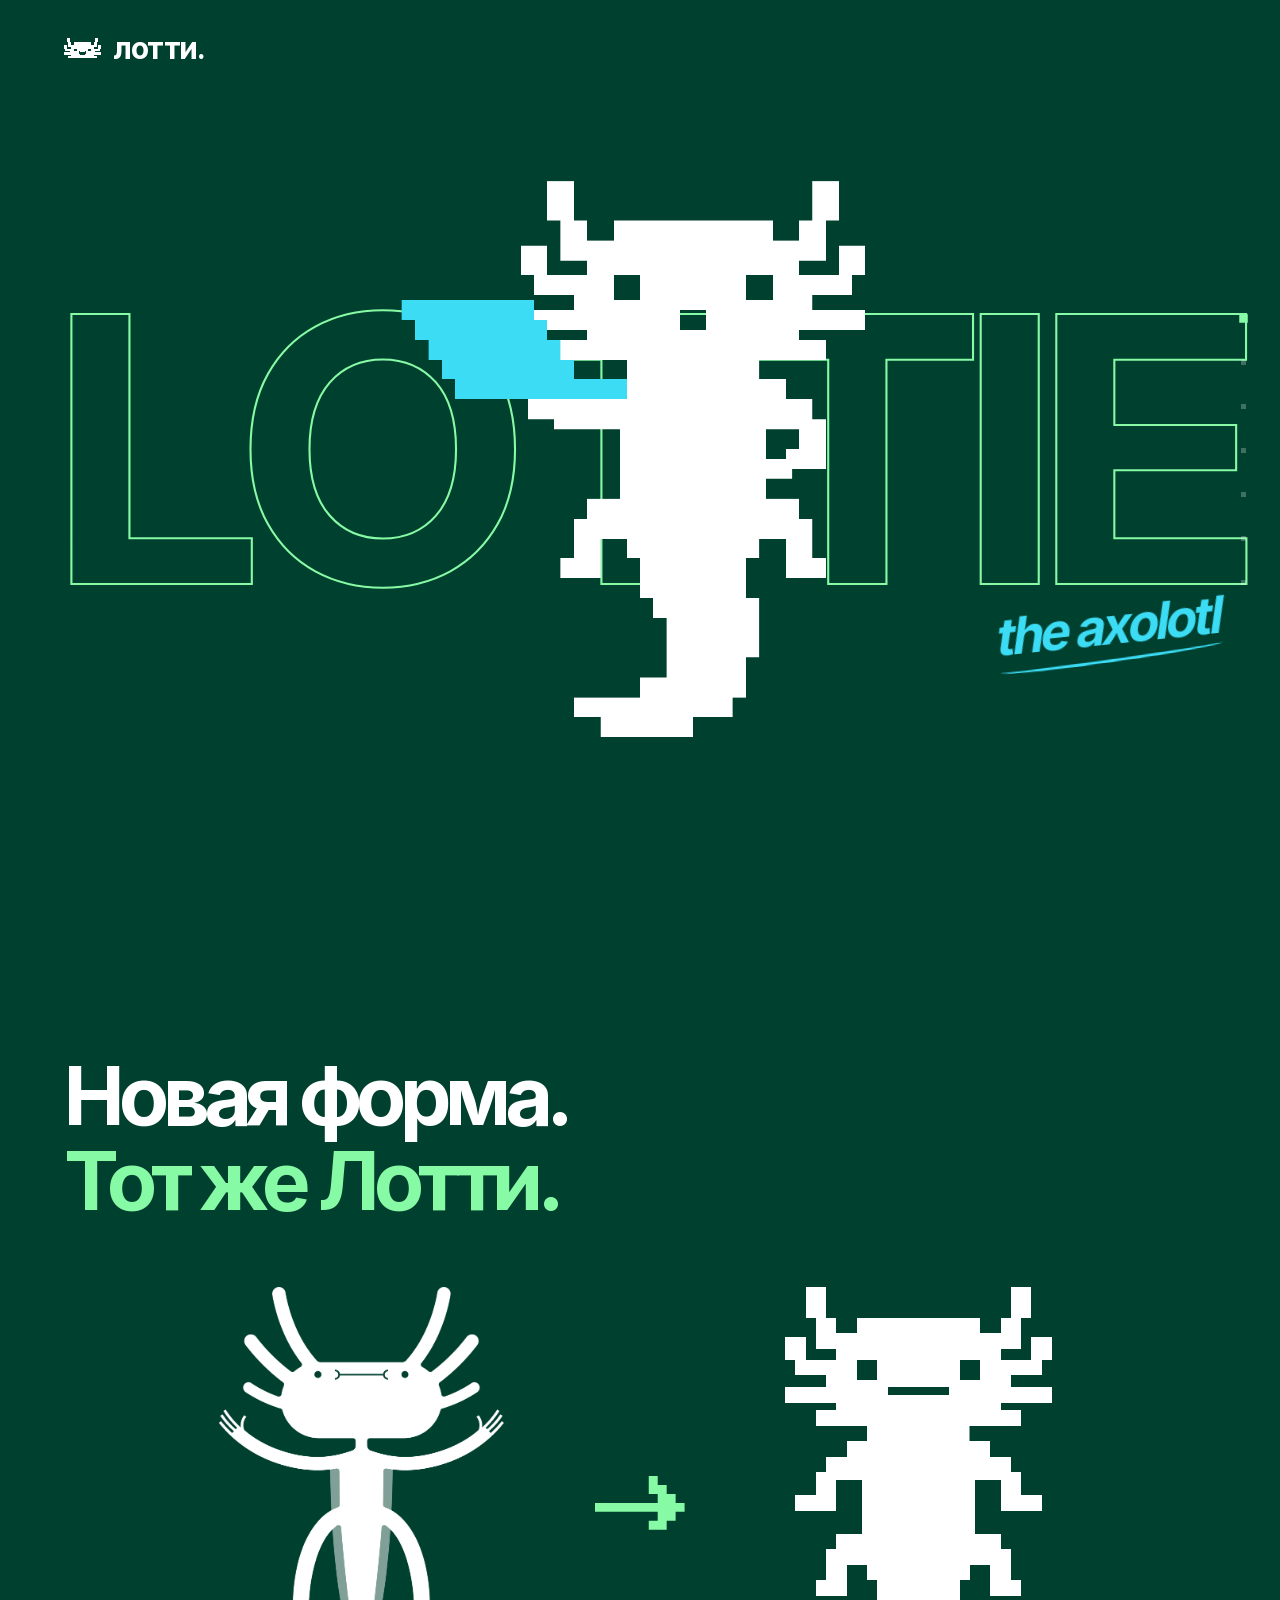
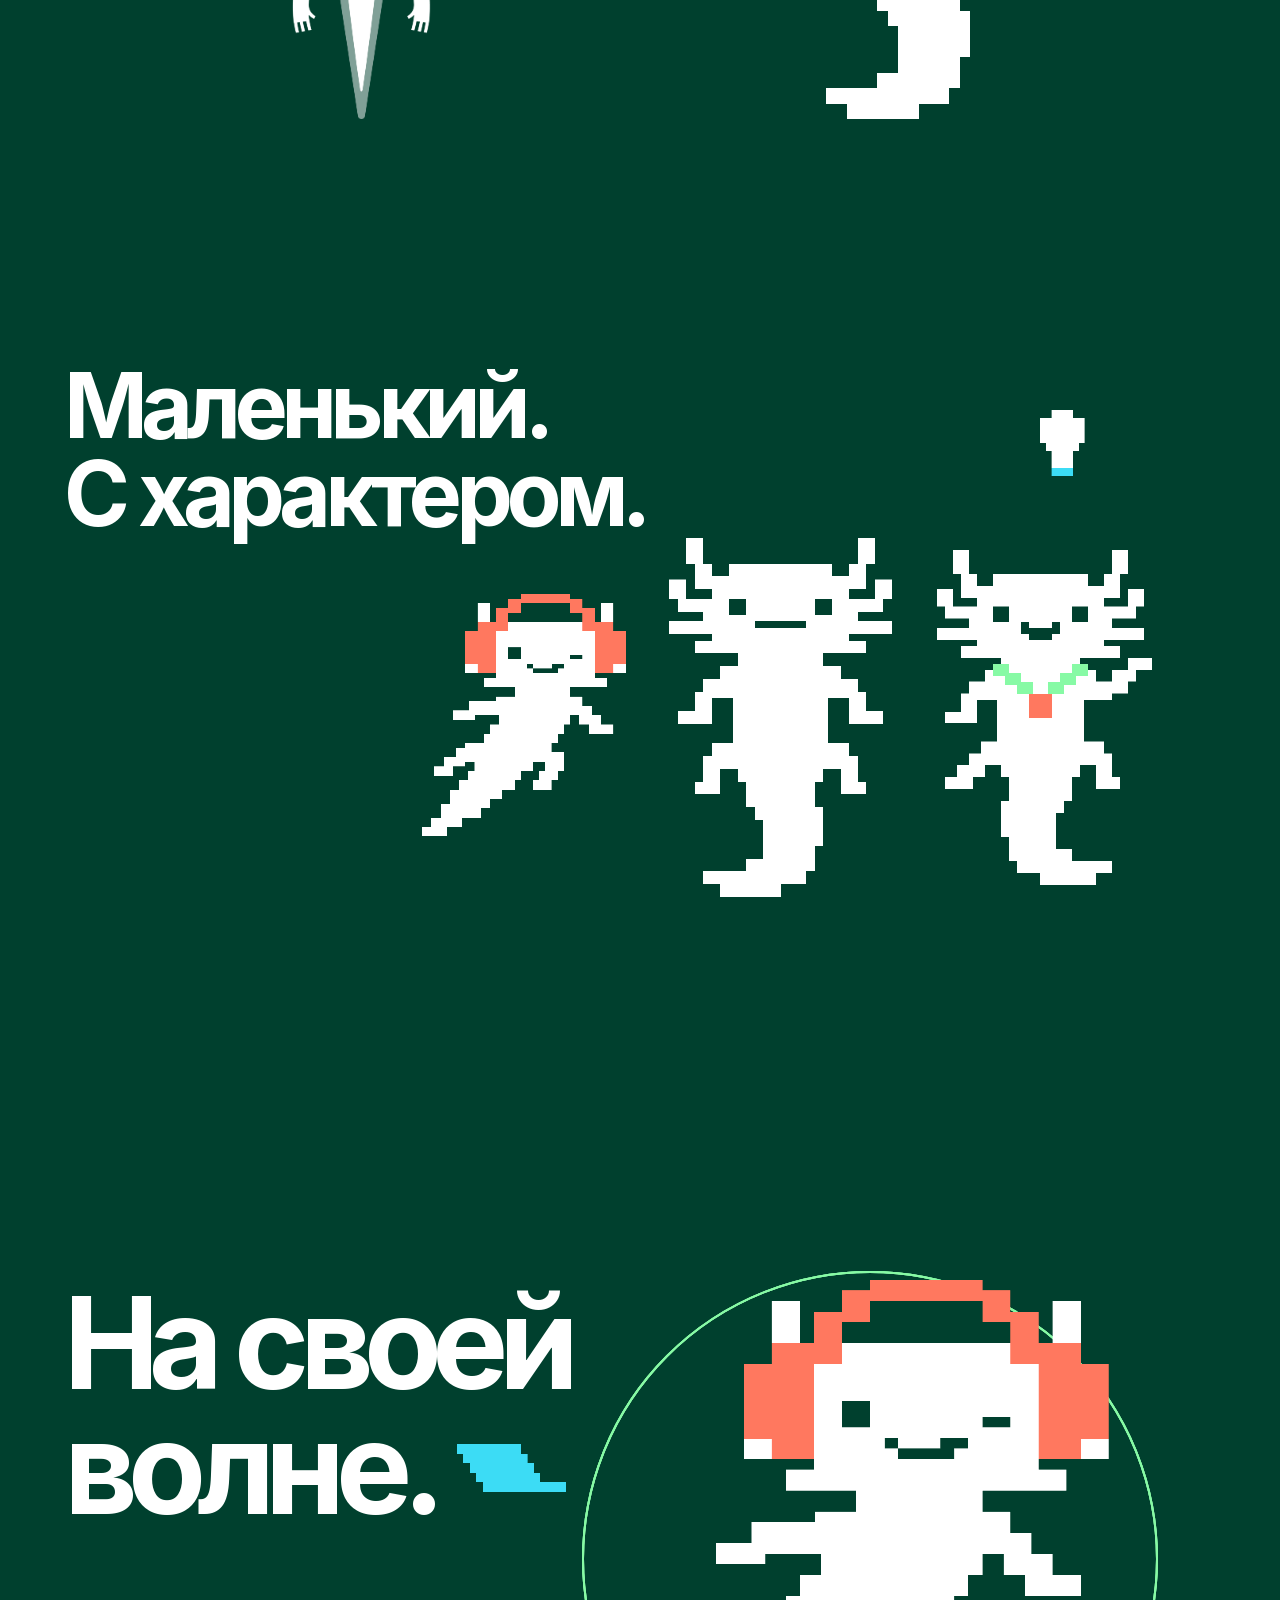
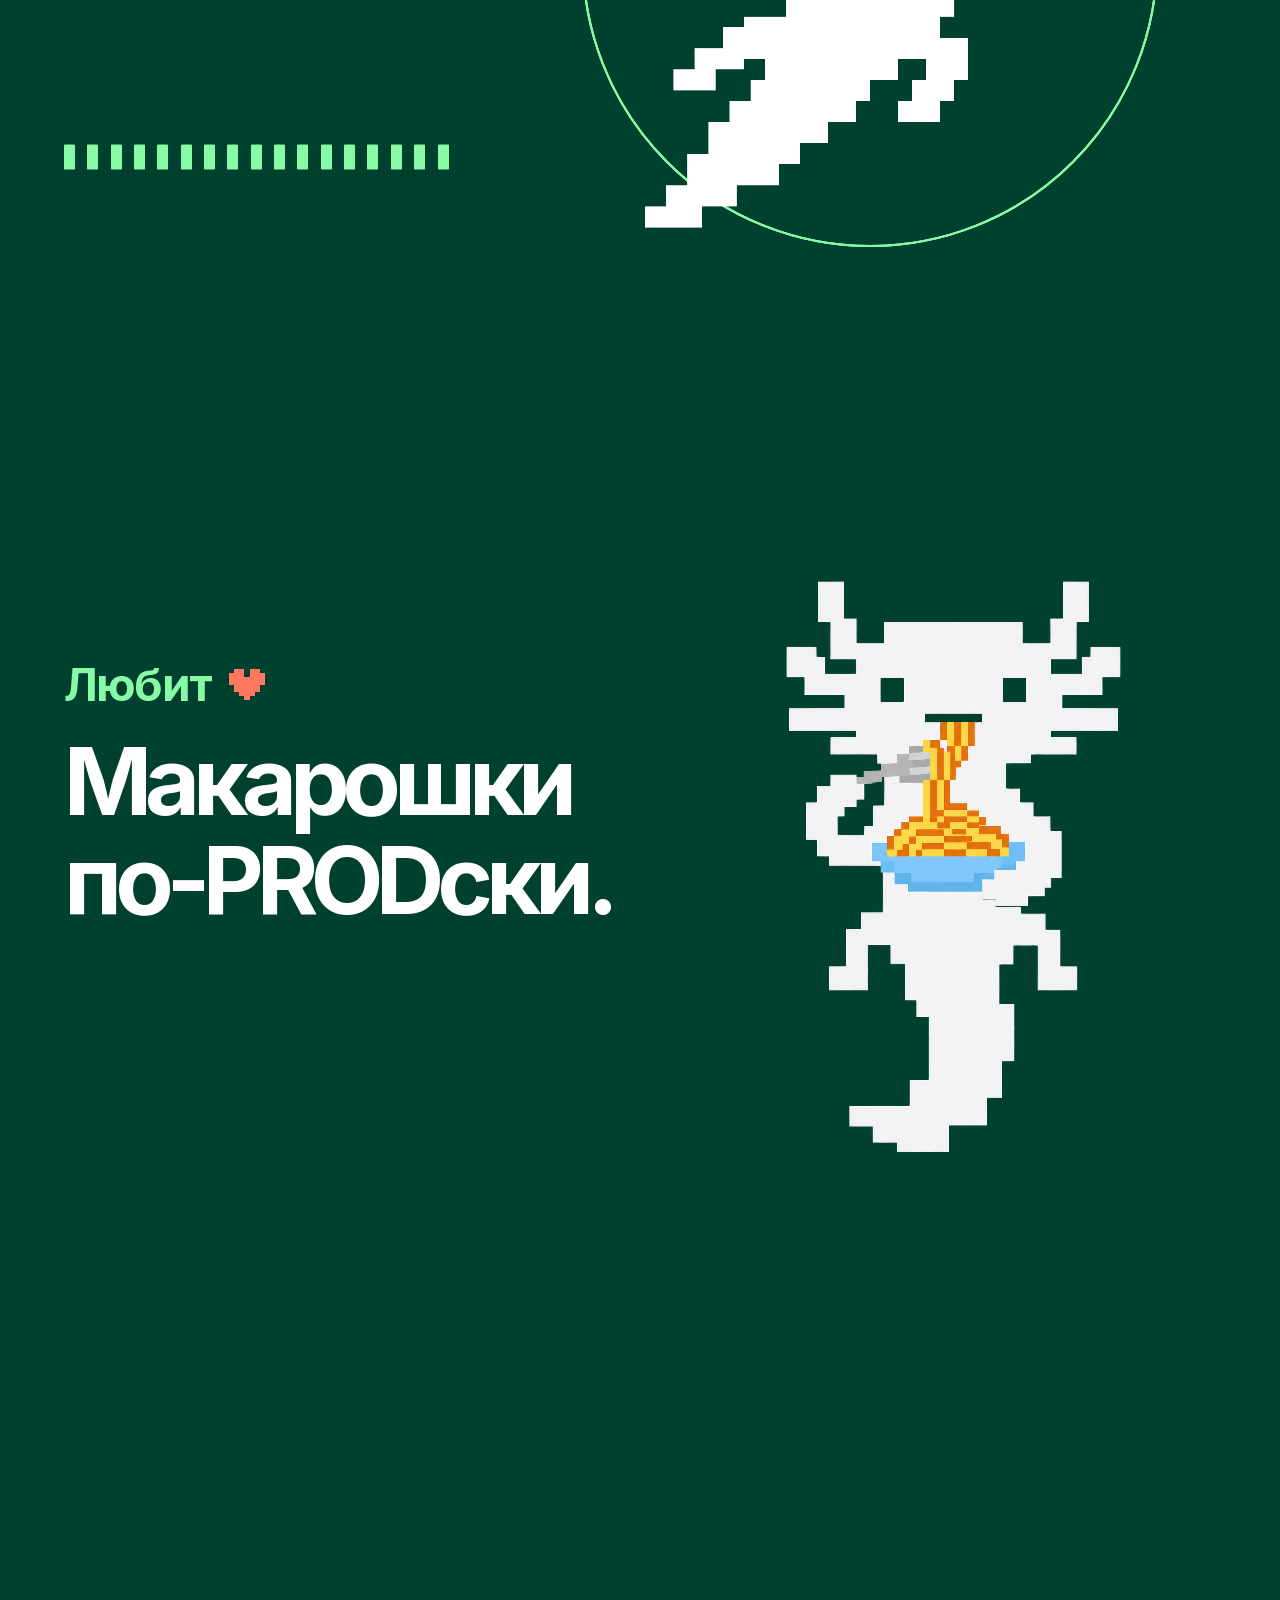
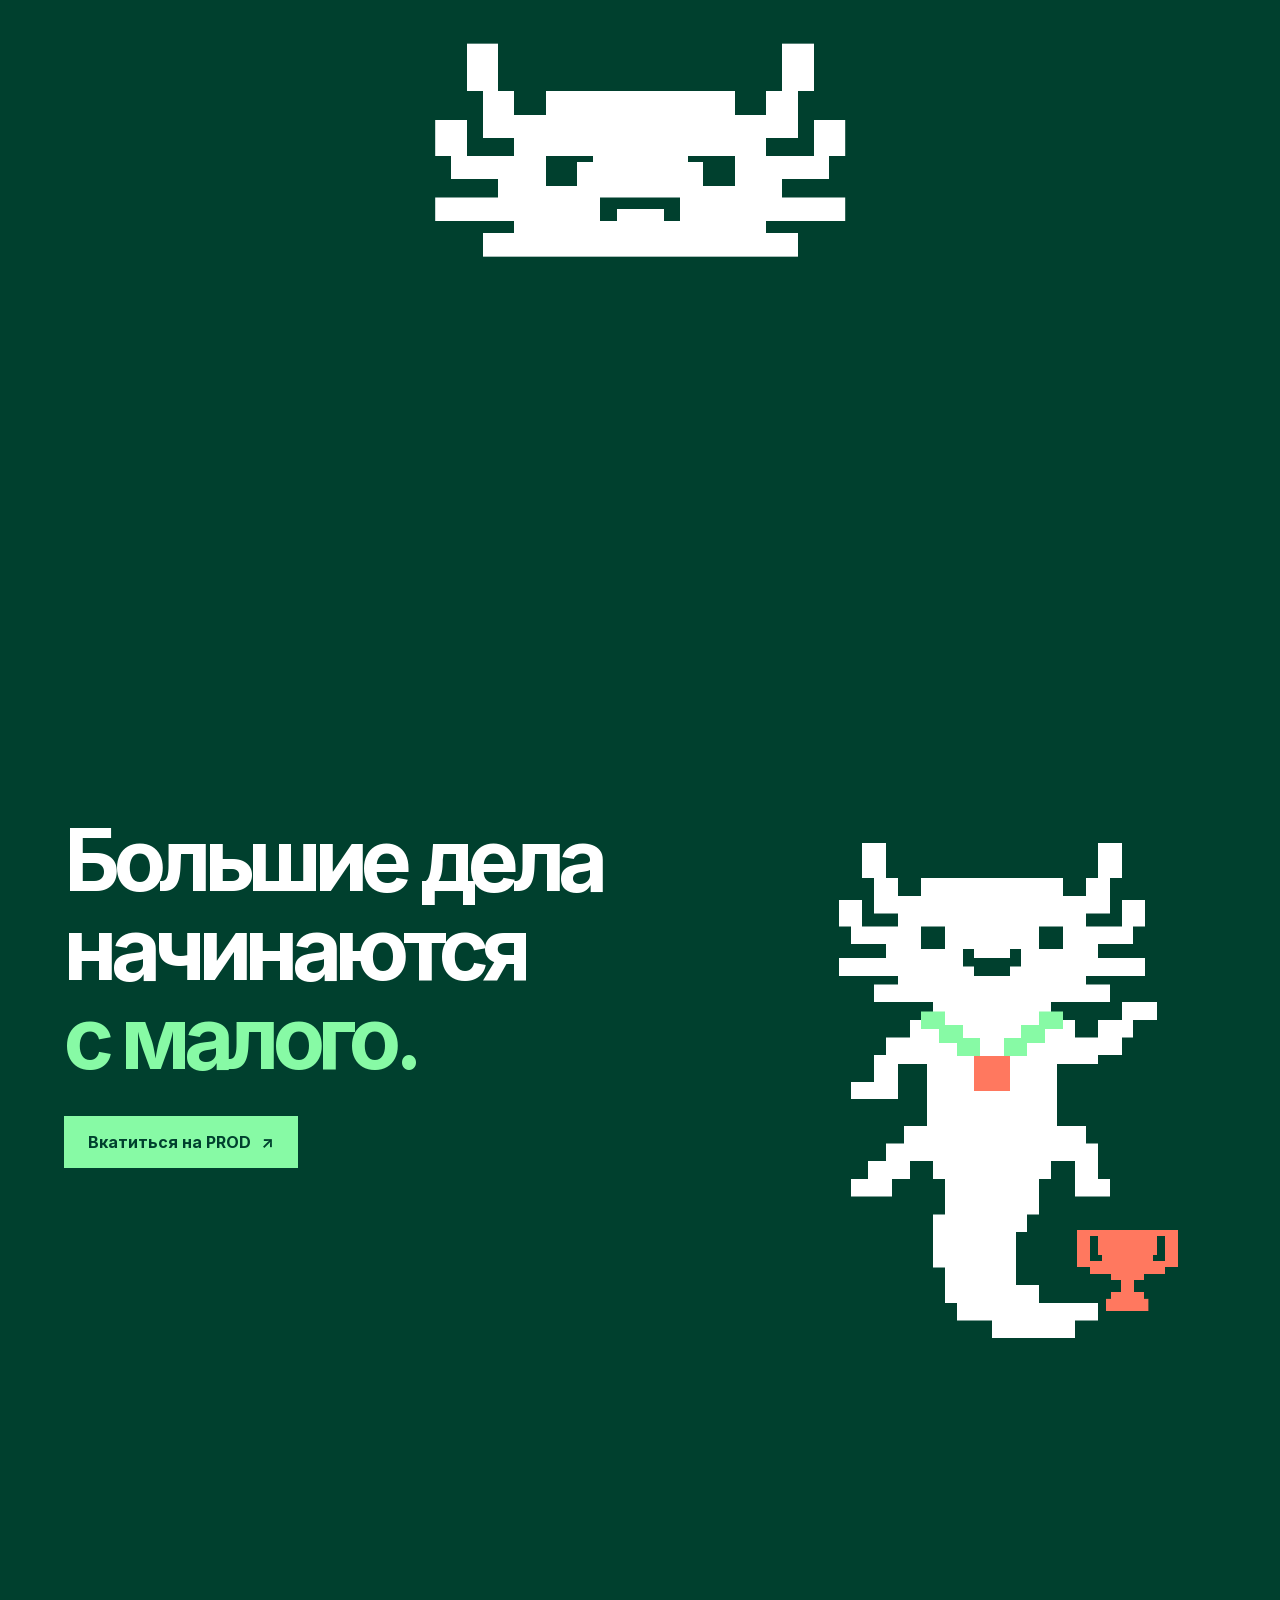
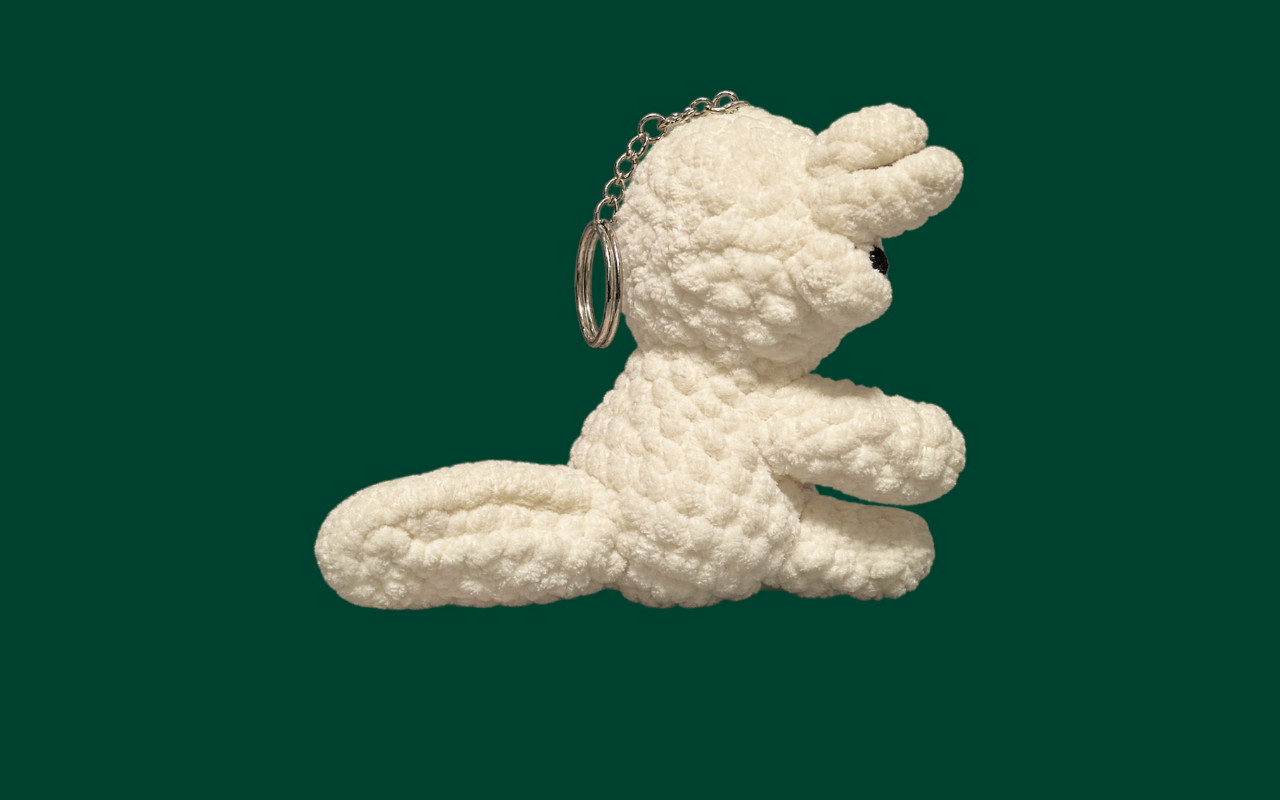
==== index.html @ 2add04c3 "first commit" ====
<!doctype html>
<html lang="ru" data-type="software">
<head>
  <meta charset="utf-8">
  <meta name="viewport" content="width=device-width, initial-scale=1">
  <meta name="theme-color" content="#00402E">
  <meta name="description" content="Знакомься, Лотти. Маленький аксолотль, большой характер и целая орбита эмоций.">
  <meta name="page-type" content="software"><meta name="site-kind" content="software">
  <meta property="og:title" content="Лотти. Весь спектр эмоций.">
  <meta property="og:description" content="История, характер и целая орбита эмоций любопытного аксолотля.">
  <meta property="og:type" content="website"><meta property="og:image" content="images/lotti_02.png">
  <title>Лотти.</title>
  <link rel="icon" href="images/favicon.svg" type="image/svg+xml" sizes="any">
  <link rel="preload" href="fonts/Inter-Bold.woff2" as="font" type="font/woff2" crossorigin>
  <link rel="stylesheet" href="style.css"><script src="script.js" defer></script>
</head>
<body>
  <a class="skip-link" href="#hello">К содержанию</a>
  <header class="site-header">
    <a class="wordmark" href="#hello" aria-label="Лотти — в начало"><img src="images/emoji_07.png" width="1300" height="675" alt="">лотти.</a>
  </header>
  <main id="main">
    <section class="slide hello is-active" id="hello" aria-labelledby="hello-title">
      <div class="hero-type"><h1 id="hello-title" tabindex="-1" aria-label="LOTTIE"><span aria-hidden="true" style="--letter:0">L</span><span aria-hidden="true" style="--letter:1">O</span><span aria-hidden="true" style="--letter:2">T</span><span aria-hidden="true" style="--letter:3">T</span><span aria-hidden="true" style="--letter:4">I</span><span aria-hidden="true" style="--letter:5">E</span></h1></div>
      <div class="hero-art"><img class="sprite" src="images/lotti_02.png" width="1253" height="1514" alt="Лотти машет голубым флажком"></div>
      <p class="hero-caption" lang="en">the axolotl</p>
    </section>
    <section class="slide evolution" id="evolution" aria-labelledby="evolution-title">
      <h2 id="evolution-title">Новая форма.<br><span>Тот же Лотти.</span></h2>
      <div class="evolution-stage">
        <img class="evolution-old" src="images/lottie_old.png" width="1435" height="2174" alt="Старый Лотти — белый аксолотль с плавными линиями">
        <svg class="evolution-arrow" viewBox="0 0 80 48" aria-hidden="true" focusable="false"><path fill="currentColor" d="M48 0h8v8h8v8h8v8h8v8h-8v8h-8v8H48v-8h8v-8H0v-8h56v-8h-8z"/></svg>
        <img class="evolution-new sprite" src="images/lotti_01.png" width="780" height="1260" alt="Новый Лотти — белый аксолотль в пиксельном стиле">
      </div>
    </section>
    <section class="slide character" id="character" aria-labelledby="character-title">
      <h2 id="character-title">Маленький.<br>С характером.</h2>
      <img class="pixel-object character-bulb" src="images/pixel-bulb.png" width="957" height="820" alt="" aria-hidden="true">
      <div class="character-cast">
        <div class="cast-member"><img class="sprite" src="images/lotti_03.png" width="1251" height="1383" alt="Лотти в наушниках"></div>
        <div class="cast-member"><img class="sprite" src="images/lotti_01.png" width="780" height="1260" alt="Добродушный Лотти"></div>
        <div class="cast-member"><img class="sprite" src="images/lotti_04.png" width="840" height="1305" alt="Лотти с медалью"></div>
      </div>
    </section>
    <section class="slide rhythm" id="puzzle" aria-labelledby="rhythm-title">
      <h2 id="rhythm-title">На своей<br><span class="rhythm-title-line">волне. <img class="pixel-object rhythm-note" src="images/pixel-lightning.png" width="1859" height="820" alt="" aria-hidden="true"></span></h2>
      <div class="sound-rings" aria-hidden="true"><span></span><span></span><span></span></div>
      <div class="rhythm-art"><img class="sprite" src="images/lotti_03.png" width="1251" height="1383" alt="Лотти в наушниках покачивается в ритм"></div>
      <div class="equalizer" aria-hidden="true"><i style="--beat:0"></i><i style="--beat:1"></i><i style="--beat:2"></i><i style="--beat:3"></i><i style="--beat:4"></i><i style="--beat:5"></i><i style="--beat:6"></i><i style="--beat:7"></i><i style="--beat:8"></i><i style="--beat:9"></i><i style="--beat:10"></i><i style="--beat:11"></i><i style="--beat:12"></i><i style="--beat:13"></i><i style="--beat:14"></i><i style="--beat:15"></i><i style="--beat:16"></i></div>
    </section>
    <section class="slide pasta" id="pasta" aria-labelledby="pasta-title">
      <h2 id="pasta-title"><span>Любит <img class="pixel-object pasta-heart" src="images/pixel-heart.png" width="957" height="820" alt="" aria-hidden="true"></span>Макарошки<br>по-PRODски.</h2>
      <div class="pasta-scene">
        <img class="pasta-mascot sprite" src="images/lottie_05.png" width="1086" height="1448" alt="Лотти ест любимые макарошки">
      </div>
    </section>
    <section class="slide moods" id="moods" aria-labelledby="moods-title">
      <div class="emotion-universe" id="emotion-universe">
        <div class="orbit-guide" aria-hidden="true"></div>
        <div class="emotion-orbit" aria-hidden="true">
          <div class="orbit-slot" style="--angle:0deg;--order:0"><div class="orbit-position"><div class="orbit-upright"><img src="images/emoji_01.png" width="1300" height="675" alt=""></div></div></div>
          <div class="orbit-slot" style="--angle:30deg;--order:1"><div class="orbit-position"><div class="orbit-upright"><img src="images/emoji_02.png" width="1300" height="675" alt=""></div></div></div>
          <div class="orbit-slot" style="--angle:60deg;--order:2"><div class="orbit-position"><div class="orbit-upright"><img src="images/emoji_03.png" width="1300" height="675" alt=""></div></div></div>
          <div class="orbit-slot" style="--angle:90deg;--order:3"><div class="orbit-position"><div class="orbit-upright"><img src="images/emoji_04.png" width="1300" height="675" alt=""></div></div></div>
          <div class="orbit-slot" style="--angle:120deg;--order:4"><div class="orbit-position"><div class="orbit-upright"><img src="images/emoji_05.png" width="1300" height="675" alt=""></div></div></div>
          <div class="orbit-slot" style="--angle:150deg;--order:5"><div class="orbit-position"><div class="orbit-upright"><img src="images/emoji_06.png" width="1300" height="675" alt=""></div></div></div>
          <div class="orbit-slot" style="--angle:180deg;--order:6"><div class="orbit-position"><div class="orbit-upright"><img src="images/emoji_07.png" width="1300" height="675" alt=""></div></div></div>
          <div class="orbit-slot" style="--angle:210deg;--order:7"><div class="orbit-position"><div class="orbit-upright"><img src="images/emoji_08.png" width="1300" height="675" alt=""></div></div></div>
          <div class="orbit-slot" style="--angle:240deg;--order:8"><div class="orbit-position"><div class="orbit-upright"><img src="images/emoji_09.png" width="1300" height="675" alt=""></div></div></div>
          <div class="orbit-slot" style="--angle:270deg;--order:9"><div class="orbit-position"><div class="orbit-upright"><img src="images/emoji_10.png" width="1300" height="675" alt=""></div></div></div>
          <div class="orbit-slot" style="--angle:300deg;--order:10"><div class="orbit-position"><div class="orbit-upright"><img src="images/emoji_11.png" width="1300" height="675" alt=""></div></div></div>
          <div class="orbit-slot" style="--angle:330deg;--order:11"><div class="orbit-position"><div class="orbit-upright"><img src="images/emoji_12.png" width="1300" height="675" alt=""></div></div></div>
        </div>
        <img class="emotion-central sprite" id="emotion-central" src="images/emoji_01.png" width="1300" height="675" alt="Двенадцать выражений Лотти сменяются и собираются в круг">
        <div class="emotion-title">
          <h2 id="moods-title">Чувствовать.<br>Всё.</h2>
          <div class="mood-memory"><div class="mood-memory-date"><img class="pixel-object" src="images/pixel-clock.png" width="957" height="820" alt=""><time datetime="2025-11-23">23.11.2025</time></div><p>Москва, ЦУ</p></div>
        </div>
      </div>

      <noscript><style>.emotion-central{display:none}.emotion-title{opacity:1}.orbit-position{transform:translate(-50%,-50%) translateX(var(--radius)) scale(1);opacity:1}.emotion-orbit,.orbit-upright{animation:none}</style></noscript>
    </section>
    <section class="slide finale" id="curiosity" aria-labelledby="finale-title">
      <div class="finale-copy">
        <h2 id="finale-title">Большие дела<br>начинаются<br><span>с малого.</span></h2>
        <a class="prod-button" href="https://prodcontest.com" target="_blank" rel="noopener noreferrer">Вкатиться на PROD <span aria-hidden="true">↗</span></a>
      </div>
      <div class="finale-art"><img class="sprite" src="images/lotti_04.png" width="840" height="1305" alt="Лотти готов к новым открытиям"><img class="trophy sprite" src="images/pixel-trophy.png" width="1012" height="820" alt="Пиксельный кубок"></div>
    </section>
    <section class="slide spin-slide" id="spin" aria-label="Лотти вращается" tabindex="-1">
      <img src="images/lottie_spin.webp" width="1024" height="1024" alt="Вращающийся плюшевый Лотти">
    </section>
  </main>

  <nav class="chapter-nav" aria-label="Слайды"><a href="#hello" aria-label="Знакомство" aria-current="location"><span></span></a><a href="#evolution" aria-label="Из старого Лотти в пиксельного"><span></span></a><a href="#character" aria-label="Характер"><span></span></a><a href="#puzzle" aria-label="На своей волне"><span></span></a><a href="#pasta" aria-label="Макарошки по-PRODски"><span></span></a><a href="#moods" aria-label="Чувствовать всё — 23.11.2025, Москва, ЦУ"><span></span></a><a href="#curiosity" aria-label="Большие дела"><span></span></a></nav>
</body>
</html>
---- style.css ----
@font-face {
  font-family:Inter;
  src:url('fonts/Inter-Regular.woff2') format('woff2');
  font-weight:400;
  font-display:swap
}
@font-face {
  font-family:Inter;
  src:url('fonts/Inter-Bold.woff2') format('woff2');
  font-weight:700;
  font-display:swap
}
:root {
  --green:#00402e;
  --mint:#87faa5;
  --cyan:#3cdcf5;
  --coral:#ff785f;
  --white:#fff;
  --ink:#111;
  --muted:#b5cec3;
  --edge:clamp(24px,5vw,80px);
  --ease:cubic-bezier(.22,.8,.22,1)
}
* {
  box-sizing:border-box
}
html {
  scroll-snap-type:y mandatory;
  scrollbar-width:none
}
html::-webkit-scrollbar {
  display:none
}
body {
  margin:0;
  background:var(--green);
  color:var(--white);
  font-family:Inter,Arial,sans-serif;
  -webkit-font-smoothing:antialiased
}
.deck-ready {
  overflow:hidden
}
a {
  color:inherit;
  text-decoration:none
}
button {
  font:inherit;
  color:inherit;
  cursor:pointer
}
button:disabled {
  cursor:default
}
a,button {
  touch-action:manipulation;
  -webkit-tap-highlight-color:transparent
}
a:focus-visible,button:focus-visible {
  outline:3px solid var(--cyan);
  outline-offset:5px
}
h1,h2,p {
  margin:0
}
h1,h2 {
  font-weight:700;
  letter-spacing:-.075em;
  line-height:.98
}
img {
  display:block;
  max-width:100%;
  height:auto
}
.sprite,.orbit-slot img,.wordmark img {
  image-rendering:pixelated
}
::selection {
  background:var(--mint);
  color:var(--ink)
}
.skip-link {
  position:fixed;
  top:-100px;
  left:24px;
  z-index:100;
  background:var(--mint);
  color:var(--ink);
  padding:16px
}
.skip-link:focus {
  top:16px
}
.site-header {
  position:fixed;
  inset:0 0 auto;
  height:96px;
  display:flex;
  align-items:center;
  justify-content:space-between;
  padding:0 var(--edge);
  z-index:20;
  pointer-events:none
}
.site-header a {
  pointer-events:auto
}
.wordmark {
  display:flex;
  align-items:center;
  gap:12px;
  font-size:30px;
  letter-spacing:-1.5px;
  font-weight:700;
  min-height:44px
}
.wordmark img {
  width:37px
}
.header-link {
  font-size:12px;
  display:flex;
  align-items:center;
  gap:22px;
  min-height:44px
}
.header-link span {
  font-size:23px;
  color:var(--mint)
}
.slide {
  height:100svh;
  min-height:520px;
  position:relative;
  overflow:hidden;
  scroll-snap-align:start;
  scroll-snap-stop:always;
  padding:110px var(--edge) 100px;
  isolation:isolate
}
.deck-ready .slide {
  height:100dvh;
  min-height:0
}
.hero-type {
  position:absolute;
  left:var(--edge);
  top:50%;
  transform:translateY(-50%);
  z-index:2
}
.hero-type h1 {
  font-size:clamp(90px,13.8vw,220px)
}
.hero-type p {
  font-size:14px;
  margin-top:30px;
  color:var(--muted);
  letter-spacing:-.015em
}
.hero-art {
  position:absolute;
  right:9%;
  top:19%;
  height:65%;
  width:37%;
  z-index:1
}
.hero-art>.sprite {
  height:100%;
  width:100%;
  object-fit:contain
}
.pixel-cross {
  width:30px;
  height:30px;
  position:absolute;
  background:var(--mint);
  clip-path:polygon(38% 0,62% 0,62% 38%,100% 38%,100% 62%,62% 62%,62% 100%,38% 100%,38% 62%,0 62%,0 38%,38% 38%)
}
.cross-a {
  left:-7%;
  top:15%
}
.cross-b {
  right:-7%;
  bottom:20%;
  background:var(--coral);
  width:18px;
  height:18px
}
.slide-cta {
  position:absolute;
  left:var(--edge);
  bottom:130px;
  display:inline-flex;
  align-items:center;
  gap:35px;
  min-height:48px;
  font-size:13px;
  border-bottom:1px solid #ffffff60;
  transition:color .2s,border-color .2s
}
.slide-cta span {
  font-size:23px
}
.slide-cta:hover {
  color:var(--mint);
  border-color:var(--mint)
}
.chapter-nav {
  position:fixed;
  right:15px;
  top:50%;
  transform:translateY(-50%);
  z-index:20
}
.chapter-nav a {
  width:44px;
  height:40px;
  display:grid;
  place-items:center
}
.chapter-nav span {
  width:5px;
  height:5px;
  background:#ffffff40;
  transition:transform .3s,background .3s
}
.chapter-nav a[aria-current] span {
  background:var(--mint);
  transform:scale(1.7)
}
.chapter-nav a:hover span {
  background:white
}
.deck-footer {
  position:fixed;
  inset:auto var(--edge) 24px;
  z-index:20;
  display:flex;
  align-items:center;
  justify-content:space-between;
  pointer-events:none;
  font-size:11px
}
.scroll-hint {
  color:var(--muted);
  display:flex;
  gap:26px;
  align-items:center
}
.scroll-hint>span {
  font-size:20px;
  color:white
}
.chapter-count {
  position:absolute;
  left:50%;
  transform:translateX(-50%);
  display:flex;
  gap:14px;
  align-items:center;
  color:var(--muted);
  font-variant-numeric:tabular-nums
}
.chapter-count>span:first-child {
  color:white
}
.count-rule {
  width:46px;
  height:1px;
  background:#ffffff40
}
.slide-arrows {
  display:flex;
  gap:8px;
  pointer-events:auto
}
.slide-arrows button {
  width:44px;
  height:44px;
  border:1px solid #ffffff40;
  background:var(--green);
  font-size:22px;
  transition:background .2s,color .2s,transform .2s
}
.slide-arrows button:hover:enabled {
  background:var(--mint);
  color:var(--ink)
}
button:active:enabled {
  transform:scale(.96)
}
.slide-arrows button:disabled {
  opacity:.25
}
.deck-progress {
  position:fixed;
  bottom:0;
  left:0;
  right:0;
  height:2px;
  background:#ffffff12;
  z-index:30
}
.deck-progress span {
  display:block;
  height:100%;
  background:var(--mint);
  width:20%;
  transition:width .8s var(--ease)
}
.character>h2 {
  font-size:clamp(48px,6.5vw,105px);
  position:relative;
  z-index:2
}
.character-cast {
  position:absolute;
  left:25%;
  right:10%;
  top:37%;
  bottom:17%;
  display:grid;
  grid-template-columns:1fr 1fr 1fr;
  gap:5%
}
.cast-member {
  position:relative;
  display:flex;
  flex-direction:column;
  align-items:center;
  justify-content:flex-end;
  gap:24px
}
.cast-member img {
  width:100%;
  height:85%;
  object-fit:contain;
  transition:transform .6s var(--ease)
}
.cast-member:nth-child(2) {
  padding-bottom:7%
}
.cast-member span {
  font-size:13px;
  color:var(--muted)
}
.cast-member:hover img {
  transform:translateY(-10px)
}
.puzzle-intro {
  position:absolute;
  left:var(--edge);
  top:22%
}
.puzzle-intro h2 {
  font-size:clamp(70px,10vw,160px)
}
.puzzle-intro p {
  color:var(--muted);
  font-size:14px;
  margin-top:25px
}
.puzzle-game {
  position:absolute;
  right:12%;
  width:44%;
  top:40%;
  transform:translateY(-15%)
}
.sequence {
  display:flex;
  gap:clamp(12px,2vw,40px);
  justify-content:space-between;
  align-items:center;
  font-size:clamp(44px,6vw,96px);
  font-weight:700;
  letter-spacing:-.07em
}
.question {
  color:var(--cyan)
}
.answers {
  display:flex;
  gap:12px;
  margin-top:40px
}
.answers button {
  flex:1;
  height:64px;
  background:transparent;
  border:1px solid #ffffff50;
  font-size:22px;
  transition:background .2s,color .2s,transform .2s
}
.answers button:hover,.answers button[aria-pressed=true] {
  background:var(--cyan);
  border-color:var(--cyan);
  color:var(--ink)
}
.answers button.correct {
  background:var(--mint);
  border-color:var(--mint)
}
.feedback {
  height:48px;
  font-size:12px;
  color:var(--muted);
  line-height:1.6;
  margin-top:24px;
  max-width:360px
}
.puzzle-face {
  position:absolute;
  width:140px;
  height:100px;
  object-fit:contain;
  left:var(--edge);
  bottom:18%
}
.moods {
  padding:0;
  --radius:min(34vw,35vh);
  --head:clamp(64px,9vw,142px)
}
.emotion-universe {
  position:absolute;
  inset:0
}
.emotion-central {
  position:absolute;
  left:50%;
  top:50%;
  width:clamp(200px,32vw,480px);
  height:auto;
  transform:translate(-50%,-50%);
  z-index:3;
  transition:opacity .35s,scale .7s var(--ease);
  scale:1
}
.emotion-title {
  position:absolute;
  inset:0;
  display:flex;
  align-items:center;
  justify-content:center;
  flex-direction:column;
  text-align:center;
  opacity:0;
  transform:scale(.92);
  transition:opacity .7s .25s,transform 1s var(--ease);
  pointer-events:none;
  z-index:2
}
.emotion-title h2 {
  font-size:clamp(54px,7.5vw,116px);
  letter-spacing:-.07em
}
.emotion-title p {
  font-size:12px;
  color:var(--muted);
  max-width:240px;
  line-height:1.6;
  margin-top:24px
}
.emotion-orbit {
  position:absolute;
  inset:0;
  animation:orbit 70s linear infinite;
  animation-play-state:paused
}
.orbit-slot {
  position:absolute;
  left:50%;
  top:50%;
  width:0;
  height:0;
  transform:rotate(var(--angle))
}
.orbit-position {
  position:absolute;
  left:0;
  top:0;
  width:var(--head);
  height:calc(var(--head)*.52);
  transform:translate(-50%,-50%) translateX(0) scale(.3);
  opacity:0;
  transition:transform 1.1s var(--ease),opacity .5s;
  transition-delay:calc(var(--order)*25ms)
}
.orbit-upright {
  height:100%;
  display:flex;
  align-items:center;
  justify-content:center;
  rotate:calc(-1*var(--angle));
  animation:counter-orbit 70s linear infinite;
  animation-play-state:paused
}
.orbit-slot img {
  width:100%;
  height:100%;
  object-fit:contain;
  transition:opacity .25s,scale .4s var(--ease)
}
.orbit-guide {
  position:absolute;
  left:50%;
  top:50%;
  width:calc(var(--radius)*2);
  height:calc(var(--radius)*2);
  border:1px solid #ffffff0c;
  border-radius:50%;
  transform:translate(-50%,-50%);
  opacity:0;
  transition:opacity 1s
}
.moods.is-orbit .emotion-central {
  opacity:0;
  scale:.7;
  pointer-events:none
}
.moods.is-orbit .emotion-title {
  opacity:1;
  transform:scale(1)
}
.moods.is-orbit .orbit-position {
  transform:translate(-50%,-50%) translateX(var(--radius)) scale(1);
  opacity:1
}
.moods.is-orbit .orbit-guide {
  opacity:1
}
.moods.is-orbit .emotion-orbit,.moods.is-orbit .orbit-upright {
  animation-play-state:running
}
.moods.is-paused .emotion-orbit,.moods.is-paused .orbit-upright {
  animation-play-state:paused
}
.moods:not(.is-active) .emotion-orbit,.moods:not(.is-active) .orbit-upright {
  animation-play-state:paused
}
.motion-toggle {
  position:absolute;
  right:var(--edge);
  bottom:100px;
  display:flex;
  align-items:center;
  gap:10px;
  background:transparent;
  border:0;
  color:var(--muted);
  min-height:44px;
  min-width:90px;
  padding:0;
  font-size:11px;
  z-index:5
}
.pause-icon {
  font-size:18px;
  color:white;
  min-width:16px
}
.motion-toggle:hover {
  color:white
}
.finale h2 {
  position:absolute;
  top:24%;
  left:var(--edge);
  font-size:clamp(65px,8.5vw,145px);
  z-index:2
}
.finale h2 span {
  display:block;
  color:var(--mint)
}
.finale-art {
  position:absolute;
  right:6%;
  bottom:12%;
  height:46%;
  width:28%
}
.finale-art>.sprite:first-child {
  height:100%;
  width:100%;
  object-fit:contain
}
.trophy {
  position:absolute;
  bottom:7%;
  right:0;
  width:27%
}
@keyframes orbit {
  to {
    transform:rotate(360deg)
  }
}
@keyframes counter-orbit {
  to {
    transform:rotate(-360deg)
  }
}
@keyframes arrival {
  from {
    opacity:0;
    transform:translateY(26px)
  }
  to {
    opacity:1;
    transform:translateY(0)
  }
}
@keyframes picture-arrival {
  from {
    scale:.94
  }
  to {
    scale:1
  }
}
.react {
  animation:picture-arrival .4s var(--ease)
}
@media(max-width:1024px) {
  .hero-art {
    right:8%;
    width:40%
  }
  .hero-type h1 {
    font-size:14vw
  }
  .character-cast {
    left:22%;
    right:9%;
    top:37%
  }
  .moods {
    --head:clamp(65px,10vw,120px);
    --radius:min(34vw,33vh)
  }
  .emotion-title h2 {
    font-size:8vw
  }
  .puzzle-game {
    right:10%;
    width:46%
  }
  .finale h2 {
    font-size:8.5vw
  }
}
@media(max-width:600px) {
  :root {
    --edge:24px
  }
  .site-header {
    height:78px
  }
  .wordmark {
    font-size:27px;
    gap:9px
  }
  .wordmark img {
    width:30px
  }
  .header-link {
    font-size:10px;
    gap:12px
  }
  .header-link span {
    font-size:19px
  }
  .slide {
    padding-top:100px;
    padding-bottom:94px
  }
  .hero-type {
    top:16%;
    transform:none
  }
  .hero-type h1 {
    font-size:clamp(65px,18vw,108px)
  }
  .hero-type p {
    font-size:11px;
    margin-top:18px;
    max-width:210px;
    line-height:1.5
  }
  .hero-art {
    top:42%;
    height:39%;
    right:12%;
    width:66%
  }
  .cross-a {
    width:23px;
    height:23px;
    top:28%;
    left:-2%
  }
  .cross-b {
    right:-1%
  }
  .slide-cta {
    bottom:98px;
    font-size:12px;
    min-height:44px;
    gap:26px
  }
  .chapter-nav {
    right:0;
    top:52%
  }
  .chapter-nav a {
    width:32px;
    height:32px
  }
  .chapter-nav span {
    width:4px;
    height:4px
  }
  .deck-footer {
    bottom:16px
  }
  .scroll-hint {
    font-size:10px;
    gap:14px
  }
  .scroll-hint>span {
    font-size:17px
  }
  .chapter-count {
    font-size:10px;
    gap:9px;
    left:49%
  }
  .count-rule {
    width:22px
  }
  .slide-arrows {
    gap:6px
  }
  .slide-arrows button {
    width:40px;
    height:44px;
    font-size:19px
  }
  .character>h2 {
    font-size:clamp(40px,11.5vw,66px);
    margin-top:4vh
  }
  .character-cast {
    left:var(--edge);
    right:var(--edge);
    top:42%;
    bottom:20%;
    gap:14px
  }
  .cast-member {
    gap:18px
  }
  .cast-member img {
    height:85%;
    width:100%
  }
  .cast-member span {
    font-size:10px
  }
  .cast-member:nth-child(2) {
    padding-bottom:25%
  }
  .puzzle-intro {
    top:16%
  }
  .puzzle-intro h2 {
    font-size:clamp(60px,17vw,95px)
  }
  .puzzle-intro p {
    font-size:12px;
    margin-top:16px
  }
  .puzzle-game {
    left:var(--edge);
    right:var(--edge);
    width:auto;
    top:47%;
    transform:none
  }
  .sequence {
    font-size:clamp(39px,12vw,65px);
    gap:14px
  }
  .answers {
    margin-top:24px;
    gap:10px
  }
  .answers button {
    height:54px;
    font-size:20px
  }
  .feedback {
    font-size:11px;
    margin-top:17px;
    max-width:280px
  }
  .puzzle-face {
    left:auto;
    right:14%;
    top:26%;
    bottom:auto;
    width:100px;
    height:70px
  }
  .moods {
    --radius:min(35vw,28vh);
    --head:clamp(48px,14vw,76px)
  }
  .emotion-title h2 {
    font-size:clamp(35px,9vw,54px)
  }
  .emotion-title p {
    font-size:10px;
    max-width:150px;
    line-height:1.6;
    margin-top:18px
  }
  .emotion-central {
    width:58vw
  }
  .emotion-universe {
    inset:0 0 5%
  }
  .motion-toggle {
    bottom:98px;
    font-size:10px;
    min-width:74px
  }
  .finale h2 {
    top:19%;
    font-size:clamp(43px,11vw,70px)
  }
  .finale-art {
    height:37%;
    width:60%;
    right:12%;
    bottom:19%
  }
  .trophy {
    right:-2%;
    width:30%
  }
}
@media(max-height:650px) and (min-width:601px) {
  .site-header {
    height:75px
  }
  .hero-type h1 {
    font-size:19vh
  }
  .hero-type p {
    margin-top:20px
  }
  .slide-cta {
    bottom:96px
  }
  .character h2 {
    font-size:11vh
  }
  .character-cast {
    top:30%;
    bottom:16%;
    left:35%
  }
  .puzzle-intro h2 {
    font-size:18vh
  }
  .finale h2 {
    font-size:16vh
  }
  .motion-toggle {
    bottom:80px
  }
  .feedback {
    margin-top:15px
  }
  .answers {
    margin-top:20px
  }
  .answers button {
    height:50px
  }
}
@media(max-height:680px) and (max-width:600px) {
  .hero-type {
    top:16%
  }
  .hero-type h1 {
    font-size:15vw
  }
  .hero-art {
    height:34%;
    top:43%
  }
  .hero-type p {
    margin-top:12px
  }
  .character>h2 {
    margin-top:0;
    font-size:10vw
  }
  .puzzle-intro h2 {
    font-size:14vw
  }
  .puzzle-game {
    top:46%
  }
  .answers {
    margin-top:16px
  }
  .answers button {
    height:46px
  }
  .finale h2 {
    top:18%;
    font-size:10.7vw
  }
  .finale-art {
    height:32%;
    bottom:23%
  }
  .moods {
    --radius:min(35vw,28vh);
    --head:12vw
  }
}
@media(prefers-reduced-motion:reduce) {
  html {
    scroll-behavior:auto
  }
  *,*::before,*::after {
    animation:none!important;
    transition:none!important
  }
  .emotion-central {
    display:none
  }
  .emotion-title {
    opacity:1;
    transform:none
  }
  .orbit-position,.moods.is-orbit .orbit-position {
    transform:translate(-50%,-50%) translateX(var(--radius)) scale(1);
    opacity:1
  }
  .motion-toggle {
    display:none
  }
  .cast-member:hover img,button:active:enabled {
    transform:none
  }
}
@media print {
  .site-header,.chapter-nav,.deck-footer,.deck-progress,.motion-toggle {
    display:none
  }
  .deck-ready {
    overflow:visible
  }
  .slide,.deck-ready .slide {
    height:900px;
    break-after:page
  }
  .emotion-central {
    display:none
  }
  .emotion-title,.orbit-position {
    opacity:1
  }
  .orbit-position {
    transform:translate(-50%,-50%) translateX(var(--radius)) scale(1)
  }
}
/* Keep intrinsic PNG dimensions inside the full-screen cast. */
.character-cast {
  grid-template-rows:minmax(0,1fr)
}
.cast-member {
  min-height:0
}
.cast-member img {
  min-height:0;
  flex:1 1 0;
  height:0
}
.cast-member span {
  flex:none
}
.emotion-title h2 {
  font-size:clamp(46px,5vw,78px)
}
h1[tabindex="-1"]:focus,h2[tabindex="-1"]:focus {
  outline:none
}
@media(max-width:1024px) {
  .emotion-title h2 {
    font-size:6vw
  }
}
@media(max-width:600px) {
  .emotion-title h2 {
    font-size:clamp(29px,8.5vw,48px)
  }
}
@media(max-height:650px) and (min-width:601px) {
  .moods {
    --radius:min(32vw,27vh);
    --head:clamp(48px,8vw,100px)
  }
}
html:not(.deck-ready) .slide-arrows {
  display:none
}
@media(max-height:650px) and (min-width:601px) {
  .hero-type {
    top:43%
  }
  .hero-type h1 {
    font-size:17vh
  }
  .hero-type p {
    margin-top:15px;
    font-size:12px
  }
  .slide-cta {
    bottom:84px
  }
  .character>h2 {
    position:absolute;
    top:28%;
    left:var(--edge);
    font-size:10vh
  }
  .character-cast {
    left:48%;
    top:28%;
    bottom:100px;
    gap:12px
  }
  .puzzle-face {
    left:28%;
    width:90px;
    height:50px;
    bottom:28%
  }
  .finale h2 {
    font-size:13vh;
    top:20%
  }
}

/* Motion-led presentation: one large gesture per scene. */
.hello .hero-type {
  inset:0; display:grid; place-items:center; transform:none; z-index:0;
}
.hello .hero-type h1 {
  font-size:clamp(80px,23vw,440px); letter-spacing:-.075em;
  color:transparent; -webkit-text-stroke:2px var(--mint); line-height:1;
}
.hello .hero-art {
  left:50%; right:auto; top:19%; width:48%; height:64%;
  transform:translateX(-50%); z-index:1; animation:none;
}
.hello .hero-art .sprite { animation:hero-float 4s ease-in-out infinite; }
.hello .hero-type h1 span { display:inline-block; }
.hello.is-active .hero-type h1 span {
  animation:hero-letter-in 950ms var(--ease) both;
  animation-delay:calc(var(--letter) * 85ms);
}
.hello.is-active .hero-art {
  transform-origin:50% 75%;
  animation:hero-mascot-in 1300ms var(--ease) 220ms both;
}
.hero-caption {
  position:absolute;
  top:calc(50% + 10.5vw);
  right:var(--edge);
  z-index:0;
  color:var(--cyan);
  font-size:clamp(22px,4vw,64px);
  font-weight:700;
  font-style:italic;
  letter-spacing:-.065em;
  line-height:1.2;
  white-space:nowrap;
  rotate:-6deg;
  transform-origin:right center;
}
.hero-caption::after {
  content:"";
  position:absolute;
  left:2%;
  right:-2%;
  bottom:-.1em;
  height:.13em;
  border-bottom:3px solid currentColor;
  border-radius:50%;
  rotate:-2deg;
}
.hello.is-active .hero-caption { animation:hero-caption-in 750ms var(--ease) 950ms both; }
@keyframes hero-letter-in {
  from { opacity:0; transform:translateY(.3em) rotate(7deg) scale(.9); }
  to { opacity:1; transform:translateY(0) rotate(0) scale(1); }
}
@keyframes hero-mascot-in {
  0% { opacity:0; transform:translate(-50%,22%) scale(.8) rotate(-9deg); }
  65% { opacity:1; transform:translate(-50%,-2%) scale(1.025) rotate(2deg); }
  100% { opacity:1; transform:translateX(-50%) scale(1) rotate(0); }
}
@keyframes hero-caption-in {
  from { opacity:0; transform:translate(18px,12px) rotate(4deg); }
  to { opacity:1; transform:translate(0,0) rotate(0); }
}
.hello .slide-cta,.finale .slide-cta {
  left:50%; transform:translateX(-50%); bottom:100px;
  border:0; font-size:16px; gap:18px; white-space:nowrap;
}
.character>h2 { position:absolute; top:18%; left:var(--edge); font-size:clamp(48px,7vw,110px); }
.character-cast { left:32%; right:10%; top:32%; bottom:17%; }
.cast-member:nth-child(2) { padding-bottom:0; }
.cast-member { animation:cast-bounce 3.2s ease-in-out infinite; }
.cast-member:nth-child(2) { animation-delay:-1.05s; }
.cast-member:nth-child(3) { animation-delay:-2.1s; }
.puzzle-face { width:clamp(140px,20vw,300px); height:auto; bottom:20%; animation:hero-float 3.6s ease-in-out infinite; }
.sequence .question { display:inline-block; animation:question-hop 2.8s ease-in-out infinite; }
.answers button { border-radius:16px; height:72px; font-size:28px; }
.feedback { font-size:16px; color:var(--mint); }
.finale-art>.sprite:first-child { animation:hero-float 3.8s ease-in-out infinite; }
.finale-art .trophy { animation:trophy-flight 4s ease-in-out infinite; }
.motion-toggle { position:fixed; left:var(--edge); right:auto; bottom:24px; min-width:44px; z-index:25; padding:0 12px; border:1px solid #ffffff40; border-radius:50%; width:44px; justify-content:center; }
.pause-label { display:none; }
.chapter-nav a { height:44px; width:44px; }
.chapter-nav span { border-radius:0; }
.slide-arrows button { border-radius:50%; }
.deck-footer { justify-content:flex-end; }
.slide:not(.is-active) *,body.motion-paused * { animation-play-state:paused!important; }
@keyframes hero-float { 0%,100% { translate:0 6px; } 50% { translate:0 -10px; } }
@keyframes cast-bounce { 0%,100% { translate:0 6px; } 50% { translate:0 -12px; } }
@keyframes question-hop { 0%,75%,100% { translate:0 0; } 85% { translate:0 -14px; } }
@keyframes trophy-flight { 0%,100% { translate:0 0; rotate:-5deg; } 50% { translate:0 -24px; rotate:5deg; } }
@media(max-width:600px) {
  .hello .hero-type h1 { font-size:23vw; -webkit-text-stroke:1.5px var(--mint); }
  .hello .hero-art { width:78%; height:48%; top:27%; }
  .hello .slide-cta,.finale .slide-cta { bottom:110px; font-size:15px; }
  .character>h2 { top:19%; margin:0; font-size:11vw; }
  .character-cast { left:24px; right:40px; top:43%; bottom:23%; gap:8px; }
  .puzzle-face { top:25%; right:15%; width:30%; bottom:auto; }
  .answers button { height:56px; font-size:24px; }
  .feedback { font-size:14px; }
  .motion-toggle { bottom:16px; }
  .chapter-nav { right:0; }
  .chapter-count { left:48%; }
}
@media(prefers-reduced-motion:reduce) {
  .hello .hero-art .sprite,.cast-member,.puzzle-face,.sequence .question,.finale-art .sprite { animation:none; }
}

/* Oversized wordmark and a purely visual third chapter. */
.hello .hero-type h1 { font-size:29vw; letter-spacing:-.085em; transform:scaleX(1.05); }
.motion-toggle { top:26px; bottom:auto; left:auto; right:var(--edge); pointer-events:auto; }
.rhythm h2 { position:absolute; left:var(--edge); top:20%; font-size:clamp(60px,10vw,160px); z-index:3; }
.rhythm-art { position:absolute; left:48%; top:20%; height:62%; width:40%; z-index:2; }
.rhythm-art img { width:100%; height:100%; object-fit:contain; transform-origin:50% 70%; animation:groove 2.4s ease-in-out infinite; }
.sound-rings { position:absolute; left:68%; top:51%; width:min(45vw,65vh); aspect-ratio:1; transform:translate(-50%,-50%); }
.sound-rings span { position:absolute; inset:0; border:2px solid var(--mint); border-radius:50%; animation:sound-wave 3.6s ease-in-out infinite; }
.sound-rings span:nth-child(2) { animation-delay:-1.2s; }
.sound-rings span:nth-child(3) { animation-delay:-2.4s; }
.equalizer { position:absolute; left:var(--edge); bottom:20%; width:30%; height:14%; display:flex; align-items:center; gap:clamp(5px,1vw,16px); }
.equalizer i { flex:1; height:100%; background:var(--mint); border-radius:2px; transform:scaleY(.2); animation:beat 1.2s ease-in-out infinite; animation-delay:calc(var(--beat)*-173ms); }
@keyframes groove { 0%,100% { translate:-3px 2px; rotate:-.7deg; } 50% { translate:3px -4px; rotate:.7deg; } }
@keyframes sound-wave { 0% { scale:.65; opacity:0; } 25% { opacity:.28; } 100% { scale:1.25; opacity:0; } }
@keyframes beat { 0%,100% { transform:scaleY(.2); } 50% { transform:scaleY(.65); } }
@media(min-width:601px) and (max-width:1024px) {
  .rhythm h2 { top:17%; }
  .rhythm-art { left:30%; top:35%; width:50%; height:43%; }
  .sound-rings { left:55%; top:56.5%; width:min(50vw,55vh); }
  .equalizer { left:34%; width:42%; bottom:12%; height:8%; }
}
@media(max-width:600px) {
  .hello .hero-type h1 { font-size:29vw; }
  .motion-toggle { top:17px; bottom:auto; }
  .rhythm h2 { top:17%; font-size:15vw; }
  .rhythm-art { left:20%; top:36%; width:64%; height:39%; }
  .sound-rings { left:52%; top:55.5%; width:65vw; }
  .equalizer { left:22%; width:60%; bottom:14%; height:7%; gap:4px; }
}
@media(prefers-reduced-motion:reduce) {
  .sound-rings span { animation:none; opacity:.2; }
  .sound-rings span:nth-child(2) { scale:.8; }
  .sound-rings span:nth-child(3) { scale:.6; }
  .equalizer i { transform:scaleY(.4); }
  .equalizer i:nth-child(3n) { transform:scaleY(.8); }
}

/* A closing statement, with room for the award-bearing mascot. */
.finale h2 {
  top:24%; font-size:clamp(48px,6.7vw,108px); line-height:1.04;
  max-width:62%;
}
.finale-art { right:8%; bottom:17%; height:57%; width:29%; }
@media(max-width:600px) {
  .finale h2 { top:17%; font-size:11vw; max-width:90%; }
  .finale-art { right:17%; bottom:10%; height:43%; width:57%; }
}
@media(max-height:650px) and (min-width:601px) {
  .finale h2 { top:26%; font-size:11vh; }
}

/* Keep the closing link in the text flow at every viewport size. */
.finale-copy {
  position:absolute;
  top:24%;
  left:var(--edge);
  max-width:62%;
  z-index:2;
}
.finale .finale-copy h2 { position:static; max-width:none; }
.prod-button {
  display:inline-flex;
  align-items:center;
  gap:10px;
  min-height:52px;
  margin-top:32px;
  padding:14px 24px;
  border-radius:0;
  background:var(--mint);
  color:var(--green);
  font-size:16px;
  font-weight:700;
  transition:background .25s,transform .25s var(--ease);
}
.prod-button:hover { background:var(--white); }
.prod-button:active { transform:scale(.96); }
@media(max-width:600px) {
  .finale-copy { top:17%; max-width:90%; }
  .prod-button { margin-top:24px; min-height:48px; padding:12px 20px; font-size:14px; }
  .finale-art { bottom:6%; height:34%; width:48%; right:15%; }
}
@media(max-height:650px) and (min-width:601px) {
  .finale-copy { top:26%; }
  .prod-button { margin-top:20px; }
}
@media(prefers-reduced-motion:reduce) {
  .prod-button:active { transform:none; }
}

/* Bonus slide stays outside the chapter navigation. */
.slide.spin-slide { display:grid; place-items:center; padding:0; }
.spin-slide img { width:min(80vw,80svh,760px); height:auto; }

/* The original silhouette becomes the pixel character. */
.evolution h2 {
  position:absolute;
  top:17%;
  left:var(--edge);
  font-size:clamp(44px,6.4vw,100px);
  line-height:1.04;
  z-index:2;
}
.evolution h2 span { color:var(--mint); }
.evolution-stage {
  position:absolute;
  inset:43% 16% 9%;
  display:grid;
  grid-template-columns:minmax(0,1fr) clamp(40px,7vw,100px) minmax(0,1fr);
  align-items:center;
  justify-items:center;
  gap:clamp(24px,6vw,100px);
}
.evolution-stage img { width:100%; height:100%; min-height:0; object-fit:contain; }
.evolution-arrow { width:100%; height:auto; color:var(--mint); }
.evolution.is-active .evolution-old { animation:evolution-before 650ms var(--ease) both; }
.evolution.is-active .evolution-arrow { animation:evolution-before 450ms var(--ease) 350ms both; }
.evolution.is-active .evolution-new { animation:evolution-pixels 900ms steps(8,end) 650ms both; }
@keyframes evolution-before {
  from { opacity:0; transform:translateX(-16px); }
  to { opacity:1; transform:translateX(0); }
}
@keyframes evolution-pixels {
  from { clip-path:inset(100% 0 0); transform:translateY(16px); }
  to { clip-path:inset(0); transform:translateY(0); }
}
@media(max-width:600px) {
  .evolution h2 { top:20%; font-size:11.5vw; }
  .evolution-stage { inset:43% 13% 15% 8%; gap:16px; grid-template-columns:minmax(0,1fr) 32px minmax(0,1fr); }
}
@media(max-height:500px) and (min-width:601px) {
  .evolution h2 { top:29%; font-size:10vh; }
  .evolution-stage { inset:22% 10% 12% 52%; gap:20px; grid-template-columns:minmax(0,1fr) 40px minmax(0,1fr); }
}
@media(prefers-reduced-motion:reduce) {
  .evolution.is-active .evolution-old,.evolution.is-active .evolution-arrow,.evolution.is-active .evolution-new { animation:none; }
}

/* Favourite food, before the emotions chapter. */
.pasta h2 { position:absolute; left:var(--edge); top:29%; font-size:clamp(44px,7.4vw,118px); line-height:1.04; z-index:2; }
.pasta h2>span { display:block; color:var(--mint); font-size:.48em; letter-spacing:-.04em; margin-bottom:24px; }
.pasta-scene { position:absolute; right:6%; top:19%; width:39%; height:65%; }
.pasta-mascot { position:absolute; left:5%; top:0; width:90%; height:100%; object-fit:contain; }
@media(max-width:600px) {
  .pasta h2 { top:19%; font-size:12vw; }
  .pasta h2>span { font-size:.55em; margin-bottom:18px; }
  .pasta-scene { top:auto; bottom:5%; right:12%; width:72%; height:42%; }
}
@media(max-height:500px) and (min-width:601px) {
  .pasta h2 { top:25%; font-size:15vh; }
}

/* Original pixel objects from slide 8 of the PROD presentation. */
.pixel-object { image-rendering:pixelated; object-fit:contain; }
.character-bulb { position:absolute; right:14%; top:21%; width:clamp(58px,6vw,92px); height:12%; }
@media(min-width:601px) and (max-width:1024px) {
  .character-bulb { top:29%; height:10%; }
}

.pasta h2>span { display:flex; align-items:center; gap:18px; }
.pasta-heart { width:.8em; height:.8em; }
.mood-memory { margin-top:22px; text-align:center; }
.mood-memory-date { display:flex; justify-content:center; align-items:center; gap:10px; color:var(--mint); font-size:18px; font-variant-numeric:tabular-nums; letter-spacing:-.03em; }
.mood-memory-date img { width:22px; height:22px; }
.emotion-title .mood-memory p { margin:8px 0 0; max-width:none; color:var(--muted); font-size:14px; line-height:1.4; }
@media(max-width:600px) {
  .character-bulb { top:37%; right:17%; width:48px; height:8%; }

  .mood-memory { margin-top:16px; }
  .mood-memory-date { font-size:14px; gap:7px; }
  .mood-memory-date img { width:18px; height:18px; }
  .emotion-title .mood-memory p { font-size:12px; margin-top:5px; }
}
@media(max-width:600px) {
  .emotion-title h2 { font-size:clamp(22px,7vw,36px); }
}

/* The blue pixel note beside the music headline; a slight sway for the pasta mascot. */
.rhythm-title-line { display:flex; align-items:center; gap:.16em; }
.rhythm-note { width:.85em; height:.45em; object-fit:contain; flex:none; }
.pasta-mascot { transform-origin:50% 70%; animation:pasta-sway 5s ease-in-out infinite; }
@keyframes pasta-sway {
  0%,100% { translate:0 2px; rotate:-.35deg; }
  50% { translate:0 -2px; rotate:.35deg; }
}
@media(prefers-reduced-motion:reduce) {
  .pasta-mascot { animation:none; }
}
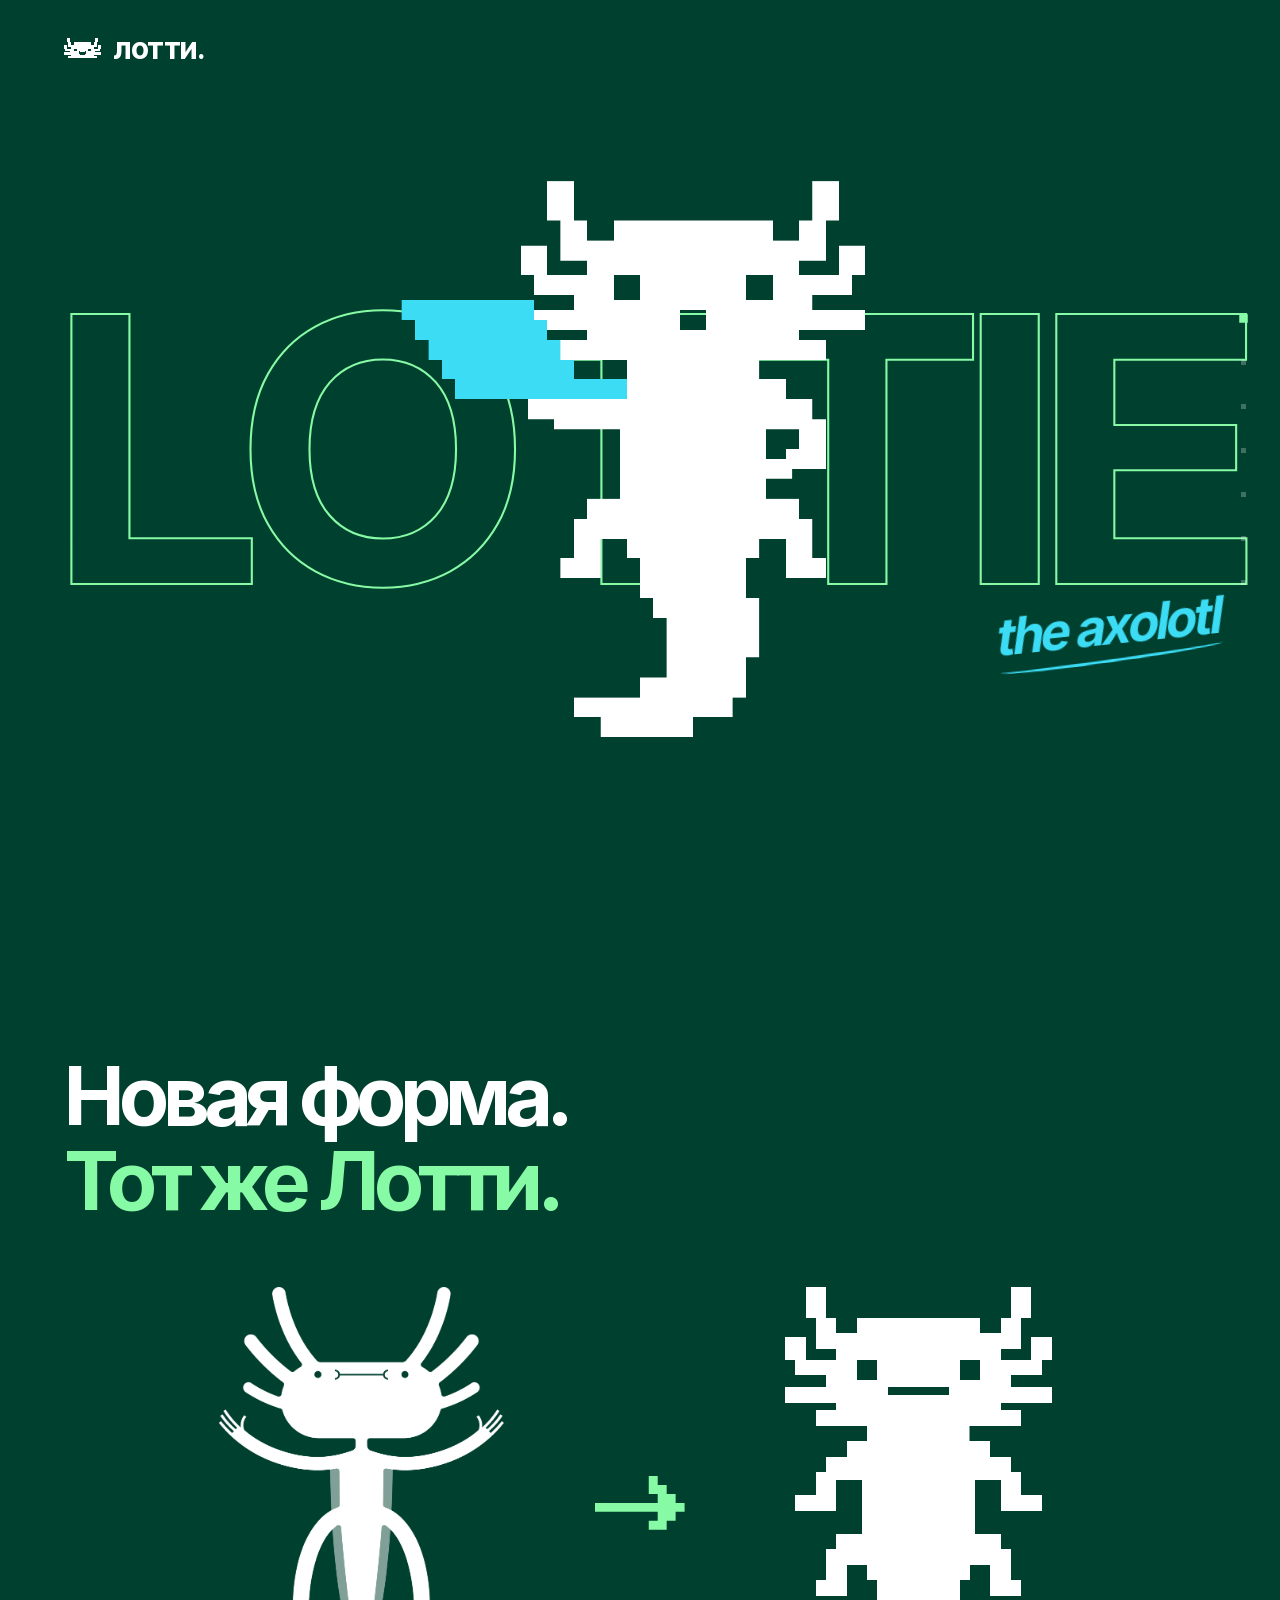
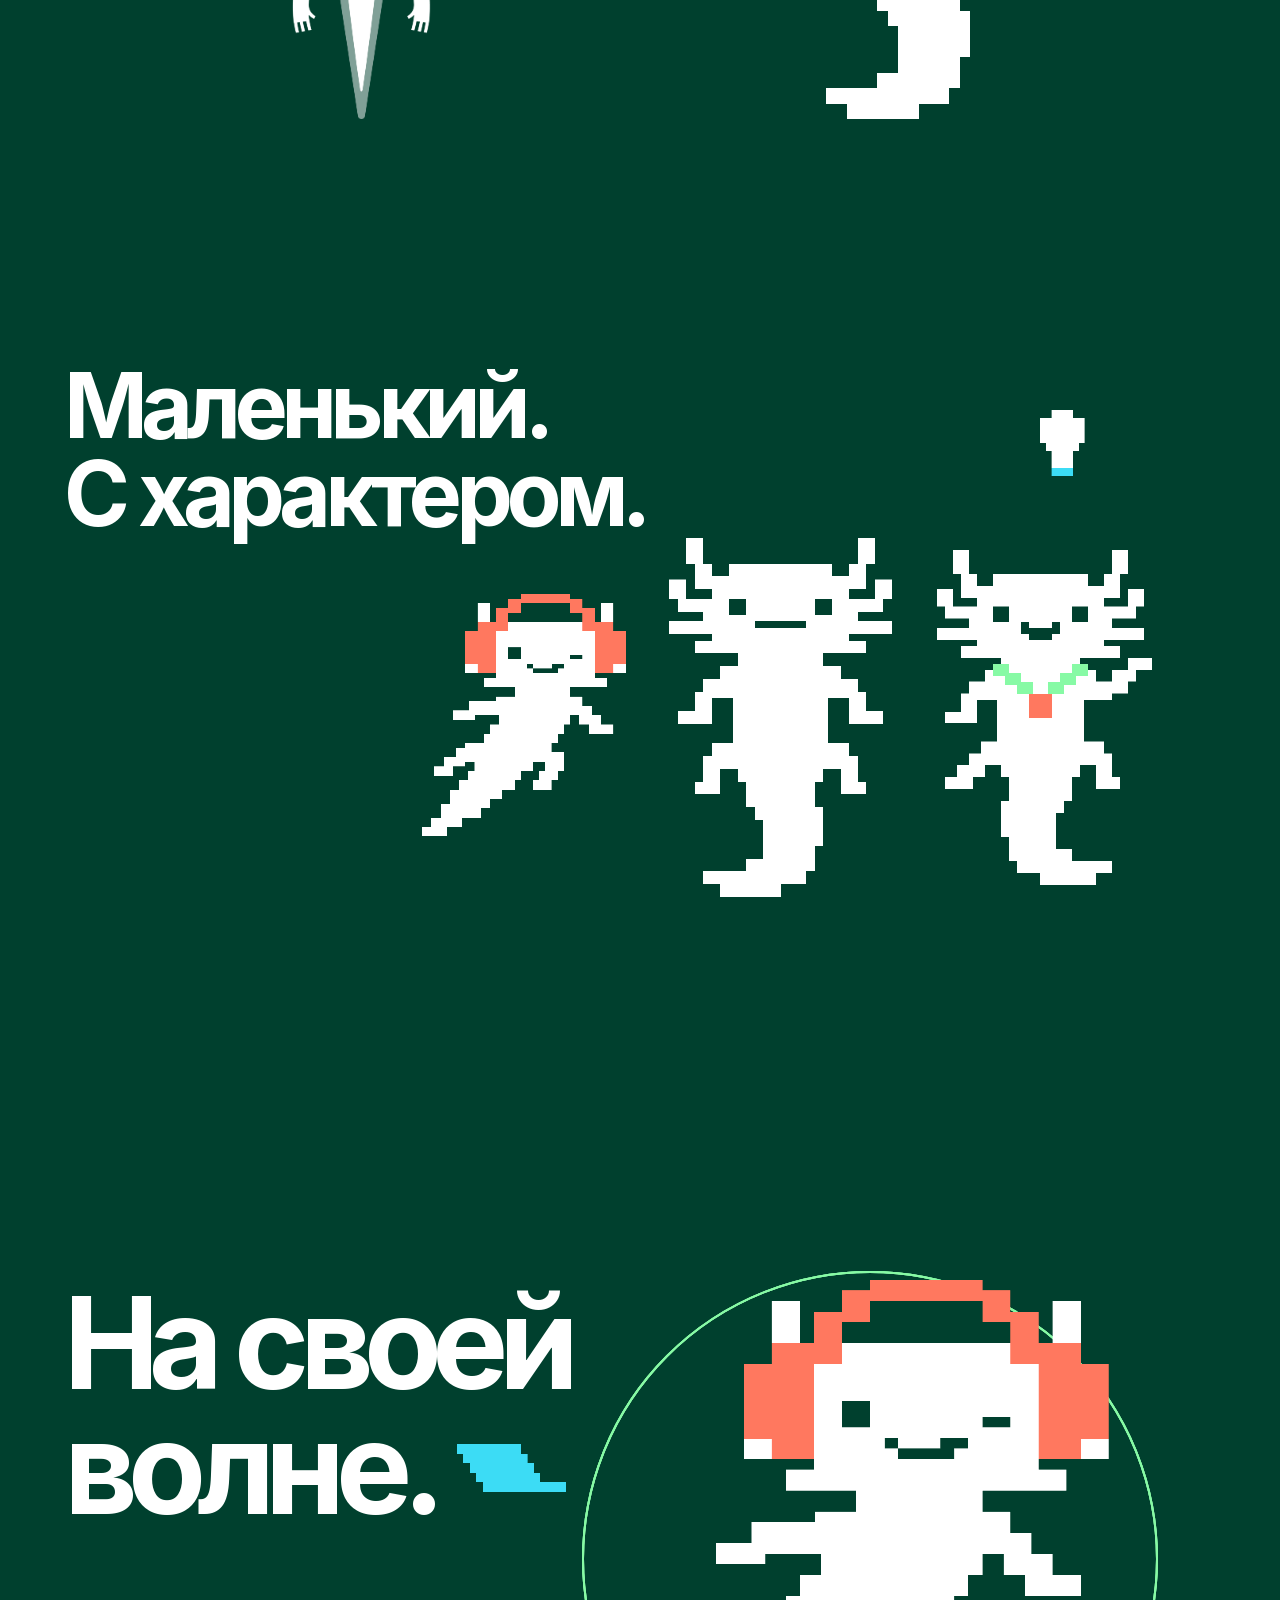
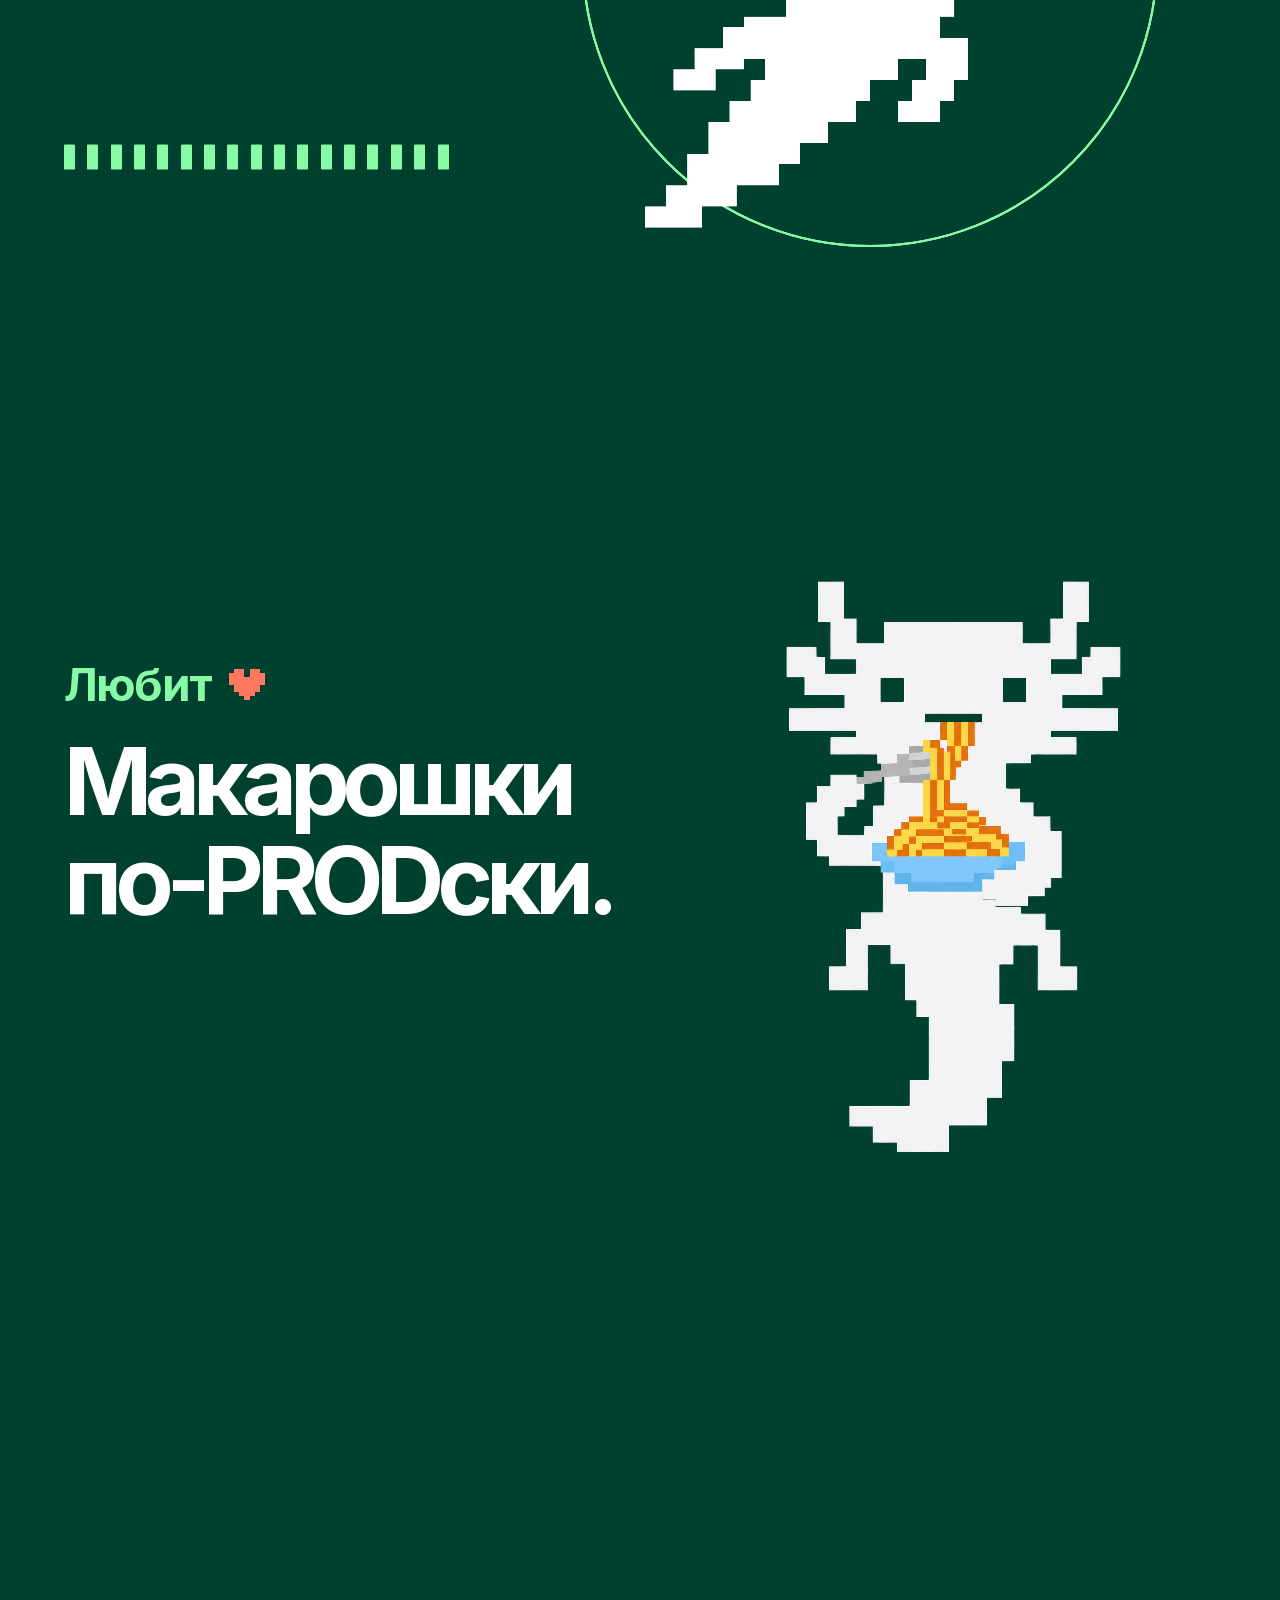
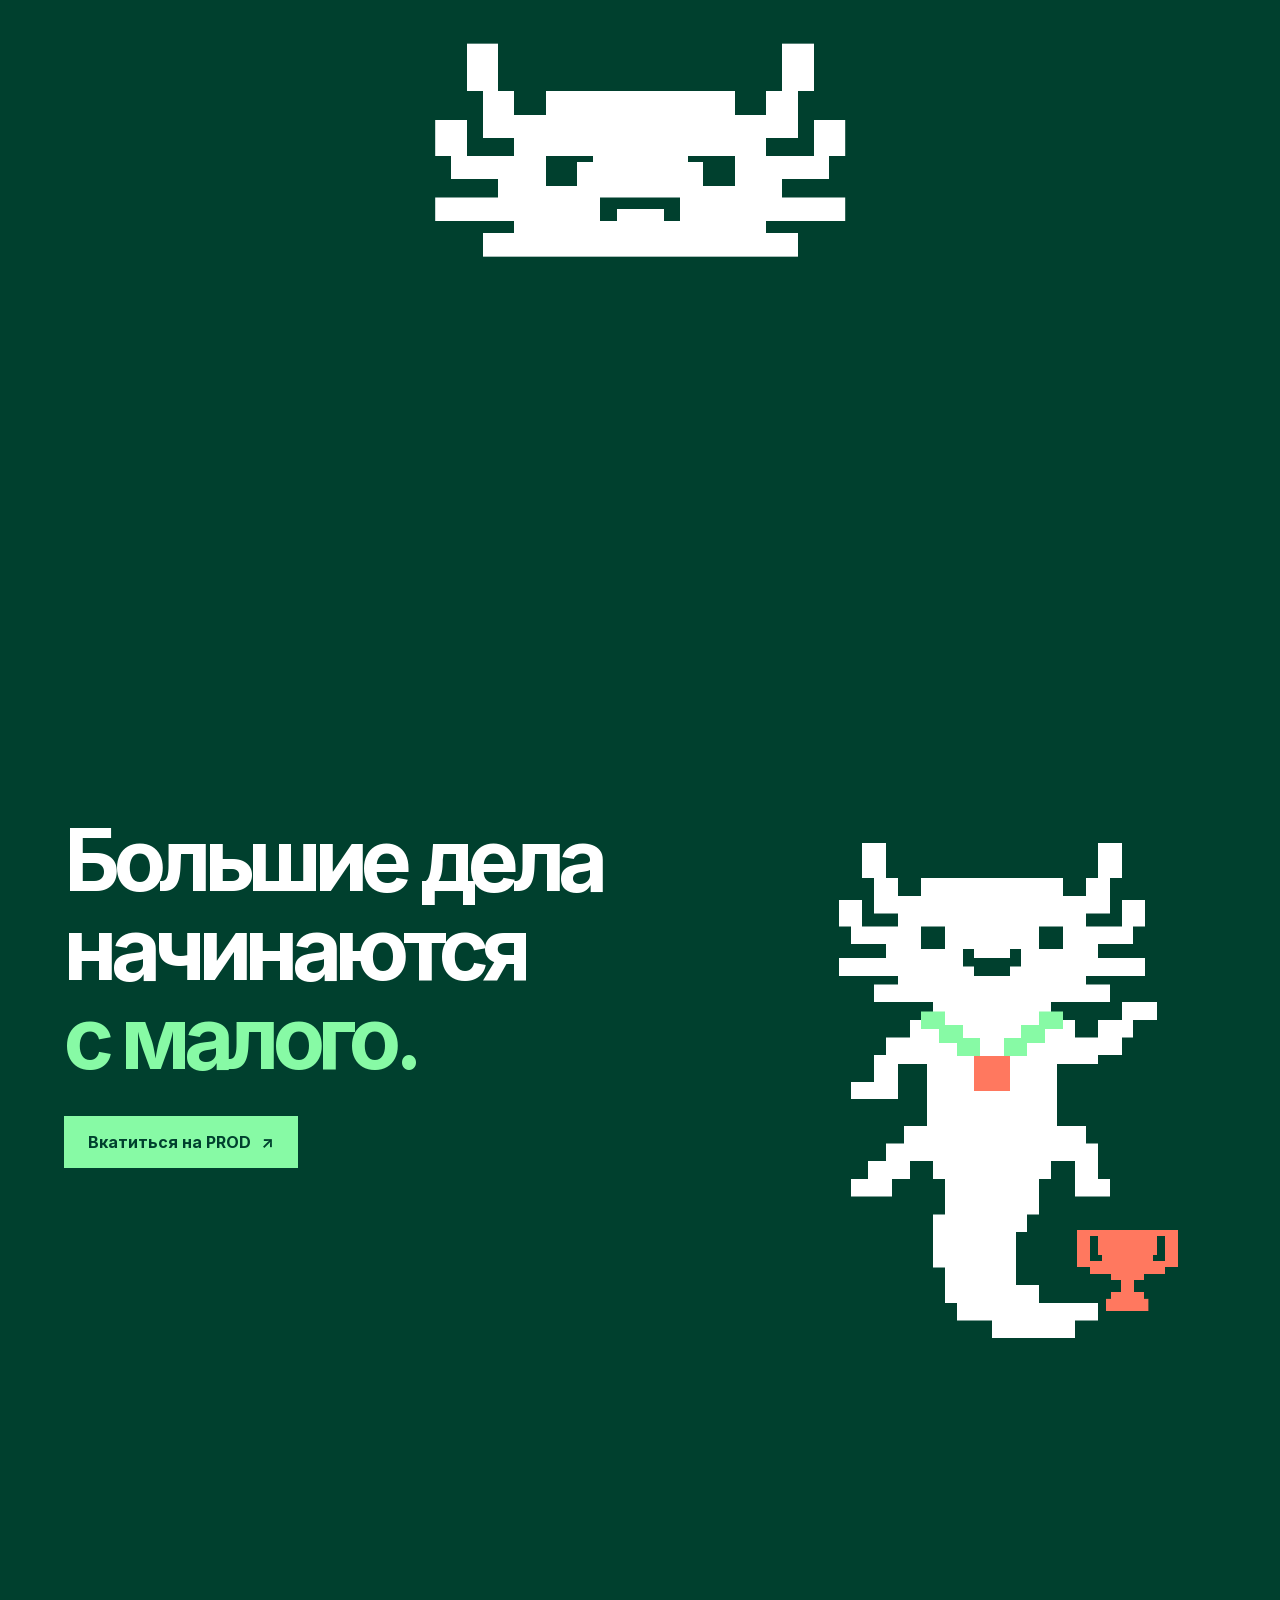
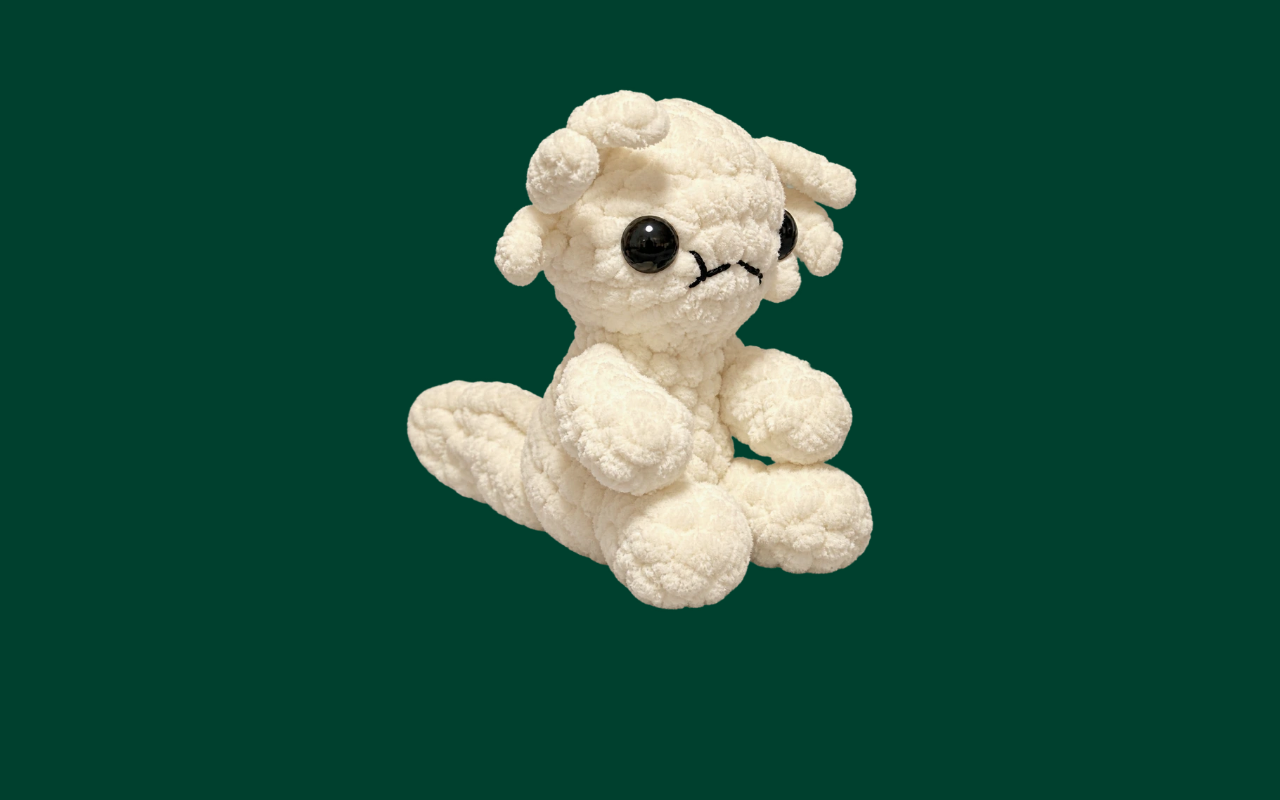
==== commit 66690f1f: "add 404, refactoring images" ====
--- a/index.html
+++ b/index.html
@@ -8,7 +8,7 @@
   <meta name="page-type" content="software"><meta name="site-kind" content="software">
   <meta property="og:title" content="Лотти. Весь спектр эмоций.">
   <meta property="og:description" content="История, характер и целая орбита эмоций любопытного аксолотля.">
-  <meta property="og:type" content="website"><meta property="og:image" content="images/lotti_02.png">
+  <meta property="og:type" content="website"><meta property="og:image" content="images/lottie/lotti_02.png">
   <title>Лотти.</title>
   <link rel="icon" href="images/favicon.svg" type="image/svg+xml" sizes="any">
   <link rel="preload" href="fonts/Inter-Bold.woff2" as="font" type="font/woff2" crossorigin>
@@ -17,64 +17,64 @@
 <body>
   <a class="skip-link" href="#hello">К содержанию</a>
   <header class="site-header">
-    <a class="wordmark" href="#hello" aria-label="Лотти — в начало"><img src="images/emoji_07.png" width="1300" height="675" alt="">лотти.</a>
+    <a class="wordmark" href="#hello" aria-label="Лотти — в начало"><img src="images/lottie-emoji/emoji_07.png" width="1300" height="675" alt="">лотти.</a>
   </header>
   <main id="main">
     <section class="slide hello is-active" id="hello" aria-labelledby="hello-title">
       <div class="hero-type"><h1 id="hello-title" tabindex="-1" aria-label="LOTTIE"><span aria-hidden="true" style="--letter:0">L</span><span aria-hidden="true" style="--letter:1">O</span><span aria-hidden="true" style="--letter:2">T</span><span aria-hidden="true" style="--letter:3">T</span><span aria-hidden="true" style="--letter:4">I</span><span aria-hidden="true" style="--letter:5">E</span></h1></div>
-      <div class="hero-art"><img class="sprite" src="images/lotti_02.png" width="1253" height="1514" alt="Лотти машет голубым флажком"></div>
+      <div class="hero-art"><img class="sprite" src="images/lottie/lotti_02.png" width="1253" height="1514" alt="Лотти машет голубым флажком"></div>
       <p class="hero-caption" lang="en">the axolotl</p>
     </section>
     <section class="slide evolution" id="evolution" aria-labelledby="evolution-title">
       <h2 id="evolution-title">Новая форма.<br><span>Тот же Лотти.</span></h2>
       <div class="evolution-stage">
-        <img class="evolution-old" src="images/lottie_old.png" width="1435" height="2174" alt="Старый Лотти — белый аксолотль с плавными линиями">
+        <img class="evolution-old" src="images/lottie/lottie_old.png" width="1435" height="2174" alt="Старый Лотти — белый аксолотль с плавными линиями">
         <svg class="evolution-arrow" viewBox="0 0 80 48" aria-hidden="true" focusable="false"><path fill="currentColor" d="M48 0h8v8h8v8h8v8h8v8h-8v8h-8v8H48v-8h8v-8H0v-8h56v-8h-8z"/></svg>
-        <img class="evolution-new sprite" src="images/lotti_01.png" width="780" height="1260" alt="Новый Лотти — белый аксолотль в пиксельном стиле">
+        <img class="evolution-new sprite" src="images/lottie/lotti_01.png" width="780" height="1260" alt="Новый Лотти — белый аксолотль в пиксельном стиле">
       </div>
     </section>
     <section class="slide character" id="character" aria-labelledby="character-title">
       <h2 id="character-title">Маленький.<br>С характером.</h2>
-      <img class="pixel-object character-bulb" src="images/pixel-bulb.png" width="957" height="820" alt="" aria-hidden="true">
+      <img class="pixel-object character-bulb" src="images/emoji/pixel-bulb.png" width="957" height="820" alt="" aria-hidden="true">
       <div class="character-cast">
-        <div class="cast-member"><img class="sprite" src="images/lotti_03.png" width="1251" height="1383" alt="Лотти в наушниках"></div>
-        <div class="cast-member"><img class="sprite" src="images/lotti_01.png" width="780" height="1260" alt="Добродушный Лотти"></div>
-        <div class="cast-member"><img class="sprite" src="images/lotti_04.png" width="840" height="1305" alt="Лотти с медалью"></div>
+        <div class="cast-member"><img class="sprite" src="images/lottie/lotti_03.png" width="1251" height="1383" alt="Лотти в наушниках"></div>
+        <div class="cast-member"><img class="sprite" src="images/lottie/lotti_01.png" width="780" height="1260" alt="Добродушный Лотти"></div>
+        <div class="cast-member"><img class="sprite" src="images/lottie/lotti_04.png" width="840" height="1305" alt="Лотти с медалью"></div>
       </div>
     </section>
     <section class="slide rhythm" id="puzzle" aria-labelledby="rhythm-title">
-      <h2 id="rhythm-title">На своей<br><span class="rhythm-title-line">волне. <img class="pixel-object rhythm-note" src="images/pixel-lightning.png" width="1859" height="820" alt="" aria-hidden="true"></span></h2>
+      <h2 id="rhythm-title">На своей<br><span class="rhythm-title-line">волне. <img class="pixel-object rhythm-note" src="images/emoji/pixel-lightning.png" width="1859" height="820" alt="" aria-hidden="true"></span></h2>
       <div class="sound-rings" aria-hidden="true"><span></span><span></span><span></span></div>
-      <div class="rhythm-art"><img class="sprite" src="images/lotti_03.png" width="1251" height="1383" alt="Лотти в наушниках покачивается в ритм"></div>
+      <div class="rhythm-art"><img class="sprite" src="images/lottie/lotti_03.png" width="1251" height="1383" alt="Лотти в наушниках покачивается в ритм"></div>
       <div class="equalizer" aria-hidden="true"><i style="--beat:0"></i><i style="--beat:1"></i><i style="--beat:2"></i><i style="--beat:3"></i><i style="--beat:4"></i><i style="--beat:5"></i><i style="--beat:6"></i><i style="--beat:7"></i><i style="--beat:8"></i><i style="--beat:9"></i><i style="--beat:10"></i><i style="--beat:11"></i><i style="--beat:12"></i><i style="--beat:13"></i><i style="--beat:14"></i><i style="--beat:15"></i><i style="--beat:16"></i></div>
     </section>
     <section class="slide pasta" id="pasta" aria-labelledby="pasta-title">
-      <h2 id="pasta-title"><span>Любит <img class="pixel-object pasta-heart" src="images/pixel-heart.png" width="957" height="820" alt="" aria-hidden="true"></span>Макарошки<br>по-PRODски.</h2>
+      <h2 id="pasta-title"><span>Любит <img class="pixel-object pasta-heart" src="images/emoji/pixel-heart.png" width="957" height="820" alt="" aria-hidden="true"></span>Макарошки<br>по-PRODски.</h2>
       <div class="pasta-scene">
-        <img class="pasta-mascot sprite" src="images/lottie_05.png" width="1086" height="1448" alt="Лотти ест любимые макарошки">
+        <img class="pasta-mascot sprite" src="images/lottie/lottie_05.png" width="1086" height="1448" alt="Лотти ест любимые макарошки">
       </div>
     </section>
     <section class="slide moods" id="moods" aria-labelledby="moods-title">
       <div class="emotion-universe" id="emotion-universe">
         <div class="orbit-guide" aria-hidden="true"></div>
         <div class="emotion-orbit" aria-hidden="true">
-          <div class="orbit-slot" style="--angle:0deg;--order:0"><div class="orbit-position"><div class="orbit-upright"><img src="images/emoji_01.png" width="1300" height="675" alt=""></div></div></div>
-          <div class="orbit-slot" style="--angle:30deg;--order:1"><div class="orbit-position"><div class="orbit-upright"><img src="images/emoji_02.png" width="1300" height="675" alt=""></div></div></div>
-          <div class="orbit-slot" style="--angle:60deg;--order:2"><div class="orbit-position"><div class="orbit-upright"><img src="images/emoji_03.png" width="1300" height="675" alt=""></div></div></div>
-          <div class="orbit-slot" style="--angle:90deg;--order:3"><div class="orbit-position"><div class="orbit-upright"><img src="images/emoji_04.png" width="1300" height="675" alt=""></div></div></div>
-          <div class="orbit-slot" style="--angle:120deg;--order:4"><div class="orbit-position"><div class="orbit-upright"><img src="images/emoji_05.png" width="1300" height="675" alt=""></div></div></div>
-          <div class="orbit-slot" style="--angle:150deg;--order:5"><div class="orbit-position"><div class="orbit-upright"><img src="images/emoji_06.png" width="1300" height="675" alt=""></div></div></div>
-          <div class="orbit-slot" style="--angle:180deg;--order:6"><div class="orbit-position"><div class="orbit-upright"><img src="images/emoji_07.png" width="1300" height="675" alt=""></div></div></div>
-          <div class="orbit-slot" style="--angle:210deg;--order:7"><div class="orbit-position"><div class="orbit-upright"><img src="images/emoji_08.png" width="1300" height="675" alt=""></div></div></div>
-          <div class="orbit-slot" style="--angle:240deg;--order:8"><div class="orbit-position"><div class="orbit-upright"><img src="images/emoji_09.png" width="1300" height="675" alt=""></div></div></div>
-          <div class="orbit-slot" style="--angle:270deg;--order:9"><div class="orbit-position"><div class="orbit-upright"><img src="images/emoji_10.png" width="1300" height="675" alt=""></div></div></div>
-          <div class="orbit-slot" style="--angle:300deg;--order:10"><div class="orbit-position"><div class="orbit-upright"><img src="images/emoji_11.png" width="1300" height="675" alt=""></div></div></div>
-          <div class="orbit-slot" style="--angle:330deg;--order:11"><div class="orbit-position"><div class="orbit-upright"><img src="images/emoji_12.png" width="1300" height="675" alt=""></div></div></div>
+          <div class="orbit-slot" style="--angle:0deg;--order:0"><div class="orbit-position"><div class="orbit-upright"><img src="images/lottie-emoji/emoji_01.png" width="1300" height="675" alt=""></div></div></div>
+          <div class="orbit-slot" style="--angle:30deg;--order:1"><div class="orbit-position"><div class="orbit-upright"><img src="images/lottie-emoji/emoji_02.png" width="1300" height="675" alt=""></div></div></div>
+          <div class="orbit-slot" style="--angle:60deg;--order:2"><div class="orbit-position"><div class="orbit-upright"><img src="images/lottie-emoji/emoji_03.png" width="1300" height="675" alt=""></div></div></div>
+          <div class="orbit-slot" style="--angle:90deg;--order:3"><div class="orbit-position"><div class="orbit-upright"><img src="images/lottie-emoji/emoji_04.png" width="1300" height="675" alt=""></div></div></div>
+          <div class="orbit-slot" style="--angle:120deg;--order:4"><div class="orbit-position"><div class="orbit-upright"><img src="images/lottie-emoji/emoji_05.png" width="1300" height="675" alt=""></div></div></div>
+          <div class="orbit-slot" style="--angle:150deg;--order:5"><div class="orbit-position"><div class="orbit-upright"><img src="images/lottie-emoji/emoji_06.png" width="1300" height="675" alt=""></div></div></div>
+          <div class="orbit-slot" style="--angle:180deg;--order:6"><div class="orbit-position"><div class="orbit-upright"><img src="images/lottie-emoji/emoji_07.png" width="1300" height="675" alt=""></div></div></div>
+          <div class="orbit-slot" style="--angle:210deg;--order:7"><div class="orbit-position"><div class="orbit-upright"><img src="images/lottie-emoji/emoji_08.png" width="1300" height="675" alt=""></div></div></div>
+          <div class="orbit-slot" style="--angle:240deg;--order:8"><div class="orbit-position"><div class="orbit-upright"><img src="images/lottie-emoji/emoji_09.png" width="1300" height="675" alt=""></div></div></div>
+          <div class="orbit-slot" style="--angle:270deg;--order:9"><div class="orbit-position"><div class="orbit-upright"><img src="images/lottie-emoji/emoji_10.png" width="1300" height="675" alt=""></div></div></div>
+          <div class="orbit-slot" style="--angle:300deg;--order:10"><div class="orbit-position"><div class="orbit-upright"><img src="images/lottie-emoji/emoji_11.png" width="1300" height="675" alt=""></div></div></div>
+          <div class="orbit-slot" style="--angle:330deg;--order:11"><div class="orbit-position"><div class="orbit-upright"><img src="images/lottie-emoji/emoji_12.png" width="1300" height="675" alt=""></div></div></div>
         </div>
-        <img class="emotion-central sprite" id="emotion-central" src="images/emoji_01.png" width="1300" height="675" alt="Двенадцать выражений Лотти сменяются и собираются в круг">
+        <img class="emotion-central sprite" id="emotion-central" src="images/lottie-emoji/emoji_01.png" width="1300" height="675" alt="Двенадцать выражений Лотти сменяются и собираются в круг">
         <div class="emotion-title">
           <h2 id="moods-title">Чувствовать.<br>Всё.</h2>
-          <div class="mood-memory"><div class="mood-memory-date"><img class="pixel-object" src="images/pixel-clock.png" width="957" height="820" alt=""><time datetime="2025-11-23">23.11.2025</time></div><p>Москва, ЦУ</p></div>
+          <div class="mood-memory"><div class="mood-memory-date"><img class="pixel-object" src="images/emoji/pixel-clock.png" width="957" height="820" alt=""><time datetime="2025-11-23">23.11.2025</time></div><p>Москва, ЦУ</p></div>
         </div>
       </div>
 
@@ -85,10 +85,10 @@
         <h2 id="finale-title">Большие дела<br>начинаются<br><span>с малого.</span></h2>
         <a class="prod-button" href="https://prodcontest.com" target="_blank" rel="noopener noreferrer">Вкатиться на PROD <span aria-hidden="true">↗</span></a>
       </div>
-      <div class="finale-art"><img class="sprite" src="images/lotti_04.png" width="840" height="1305" alt="Лотти готов к новым открытиям"><img class="trophy sprite" src="images/pixel-trophy.png" width="1012" height="820" alt="Пиксельный кубок"></div>
+      <div class="finale-art"><img class="sprite" src="images/lottie/lotti_04.png" width="840" height="1305" alt="Лотти готов к новым открытиям"><img class="trophy sprite" src="images/emoji/pixel-trophy.png" width="1012" height="820" alt="Пиксельный кубок"></div>
     </section>
     <section class="slide spin-slide" id="spin" aria-label="Лотти вращается" tabindex="-1">
-      <img src="images/lottie_spin.webp" width="1024" height="1024" alt="Вращающийся плюшевый Лотти">
+      <img src="images/lottie/lottie_spin.webp" width="1024" height="1024" alt="Вращающийся плюшевый Лотти">
     </section>
   </main>
 
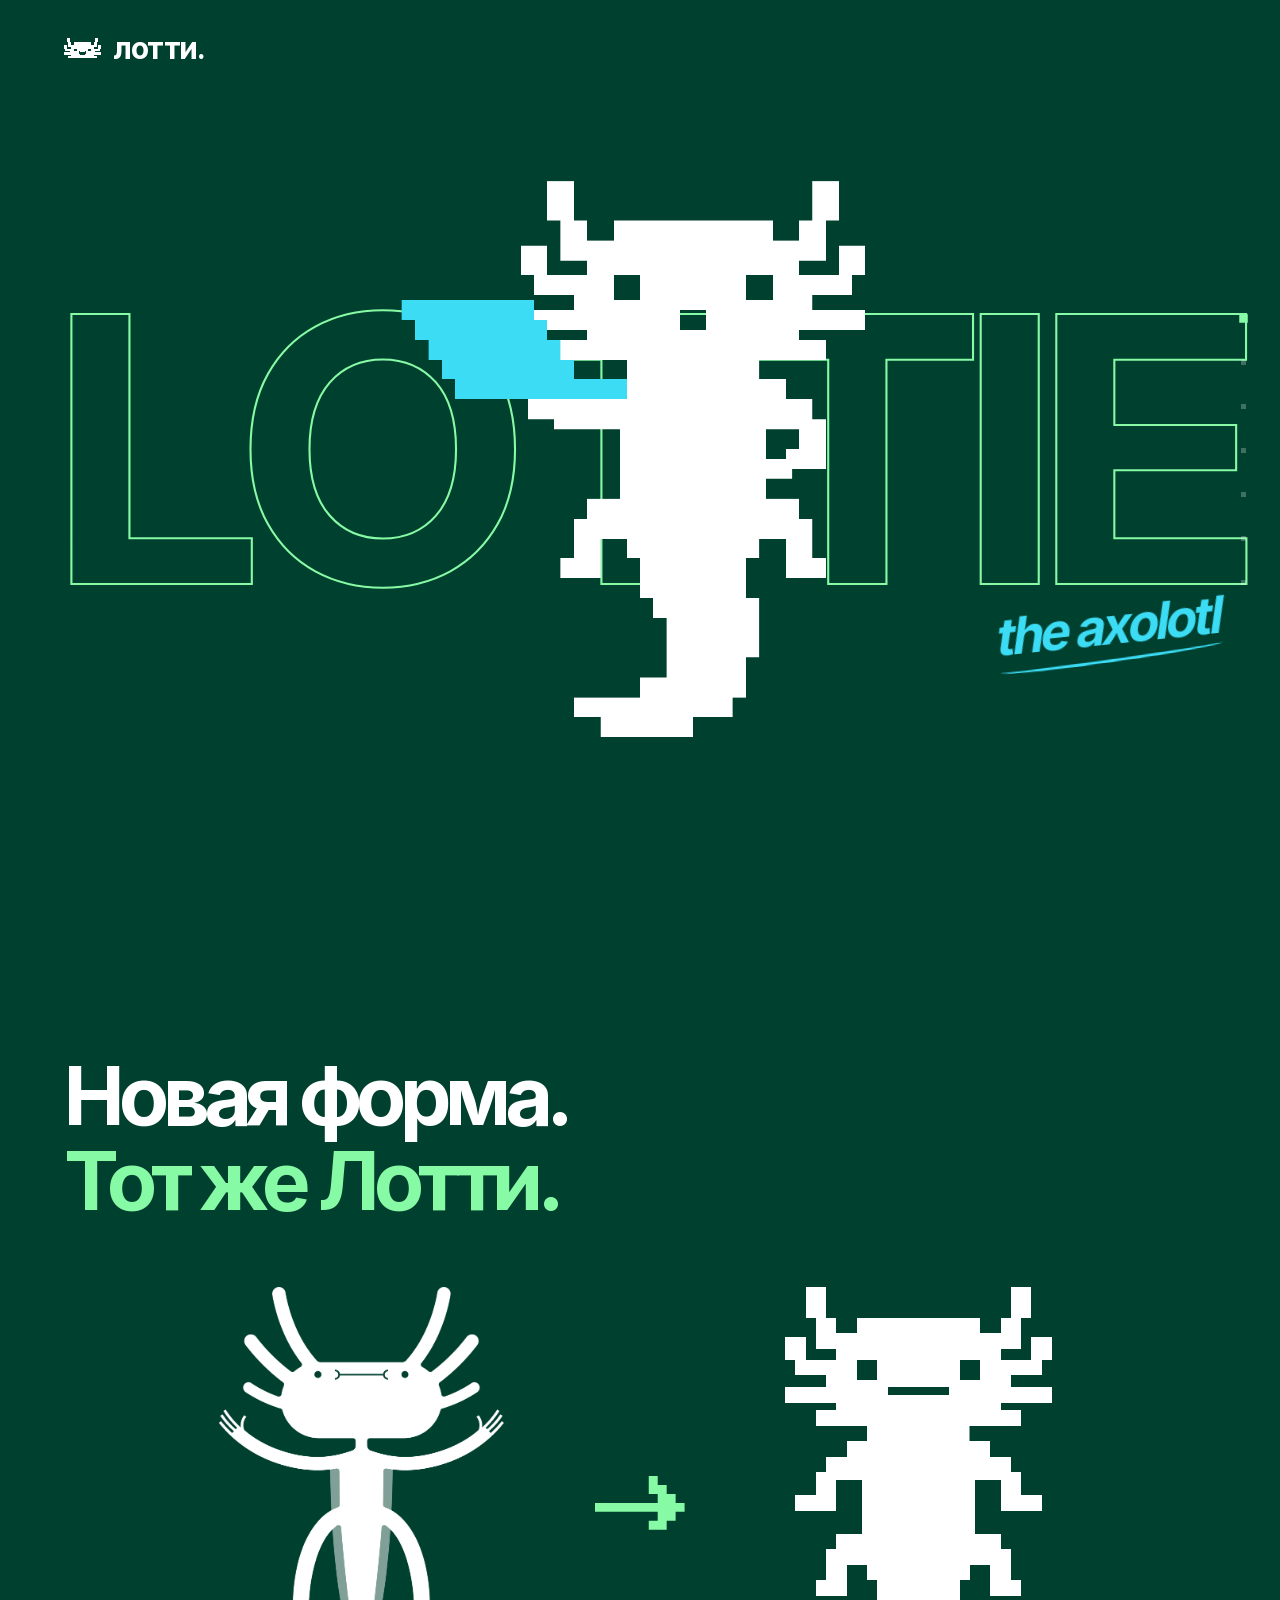
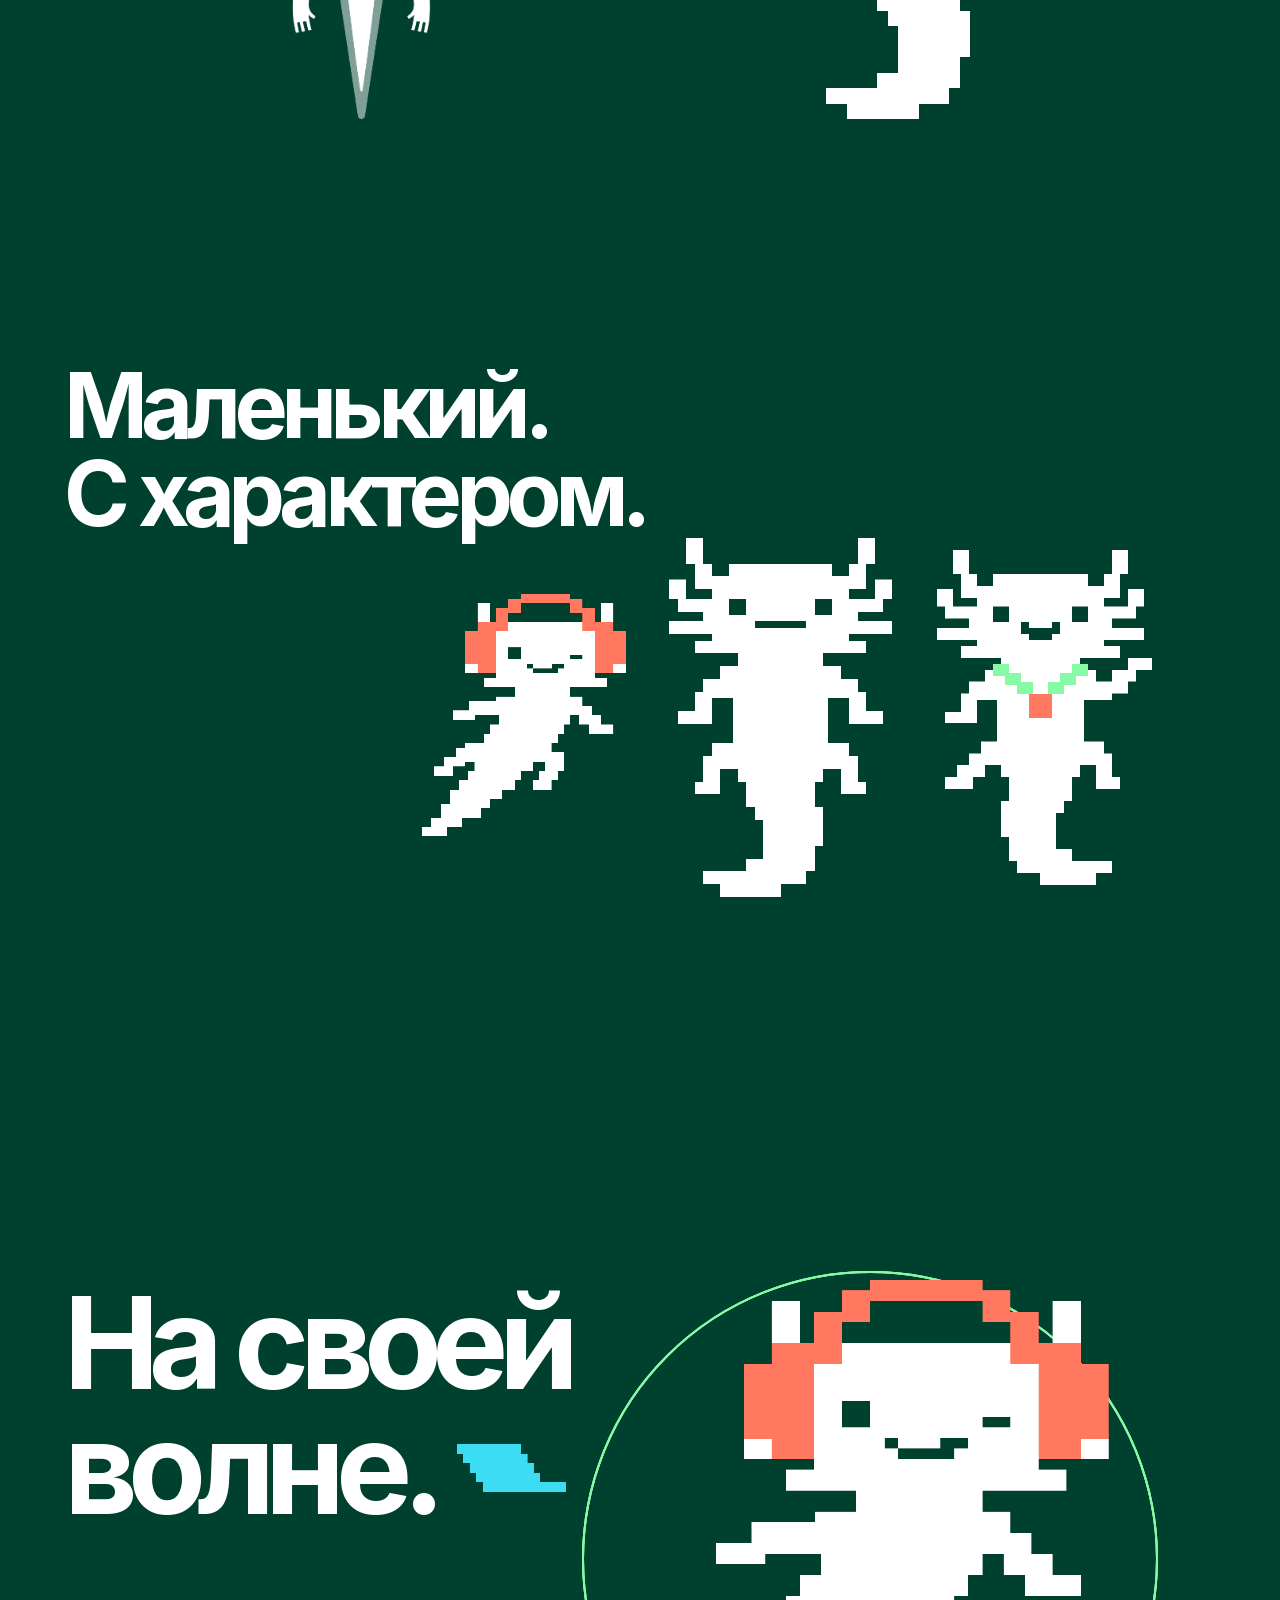
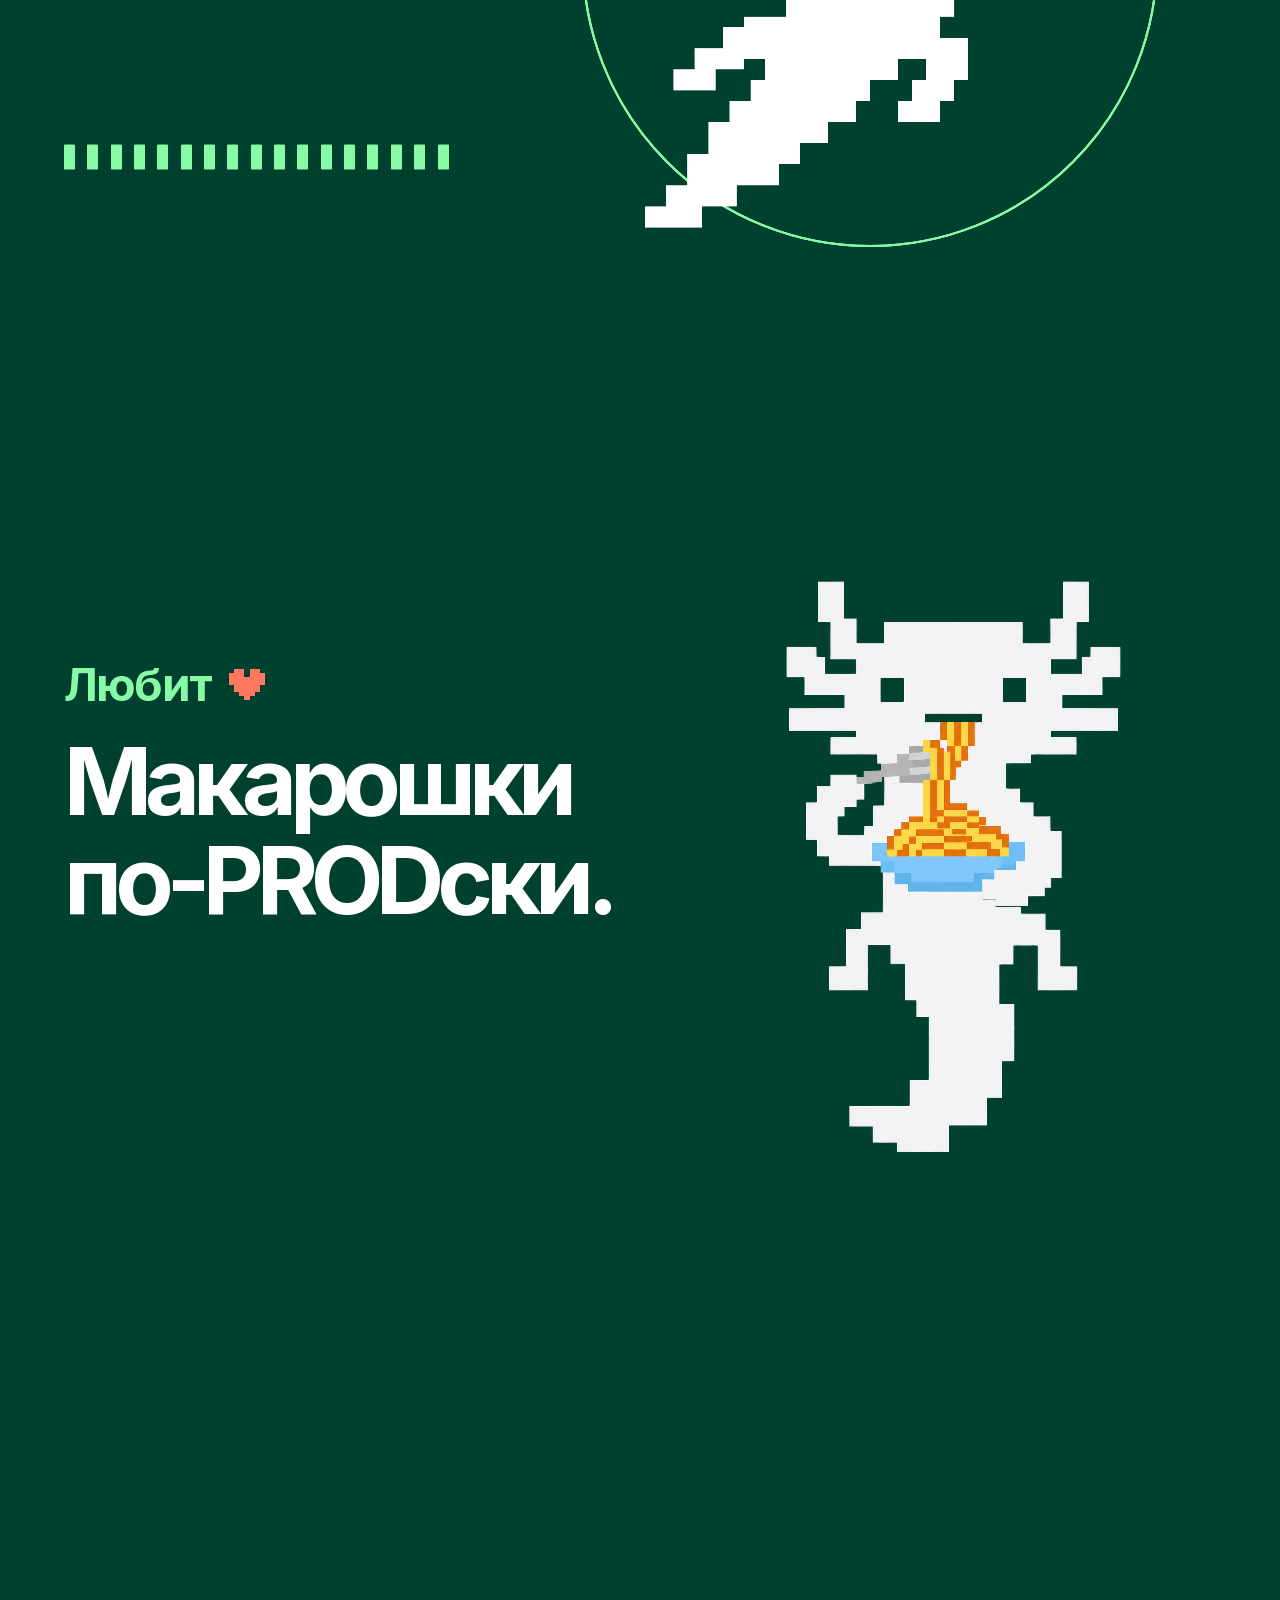
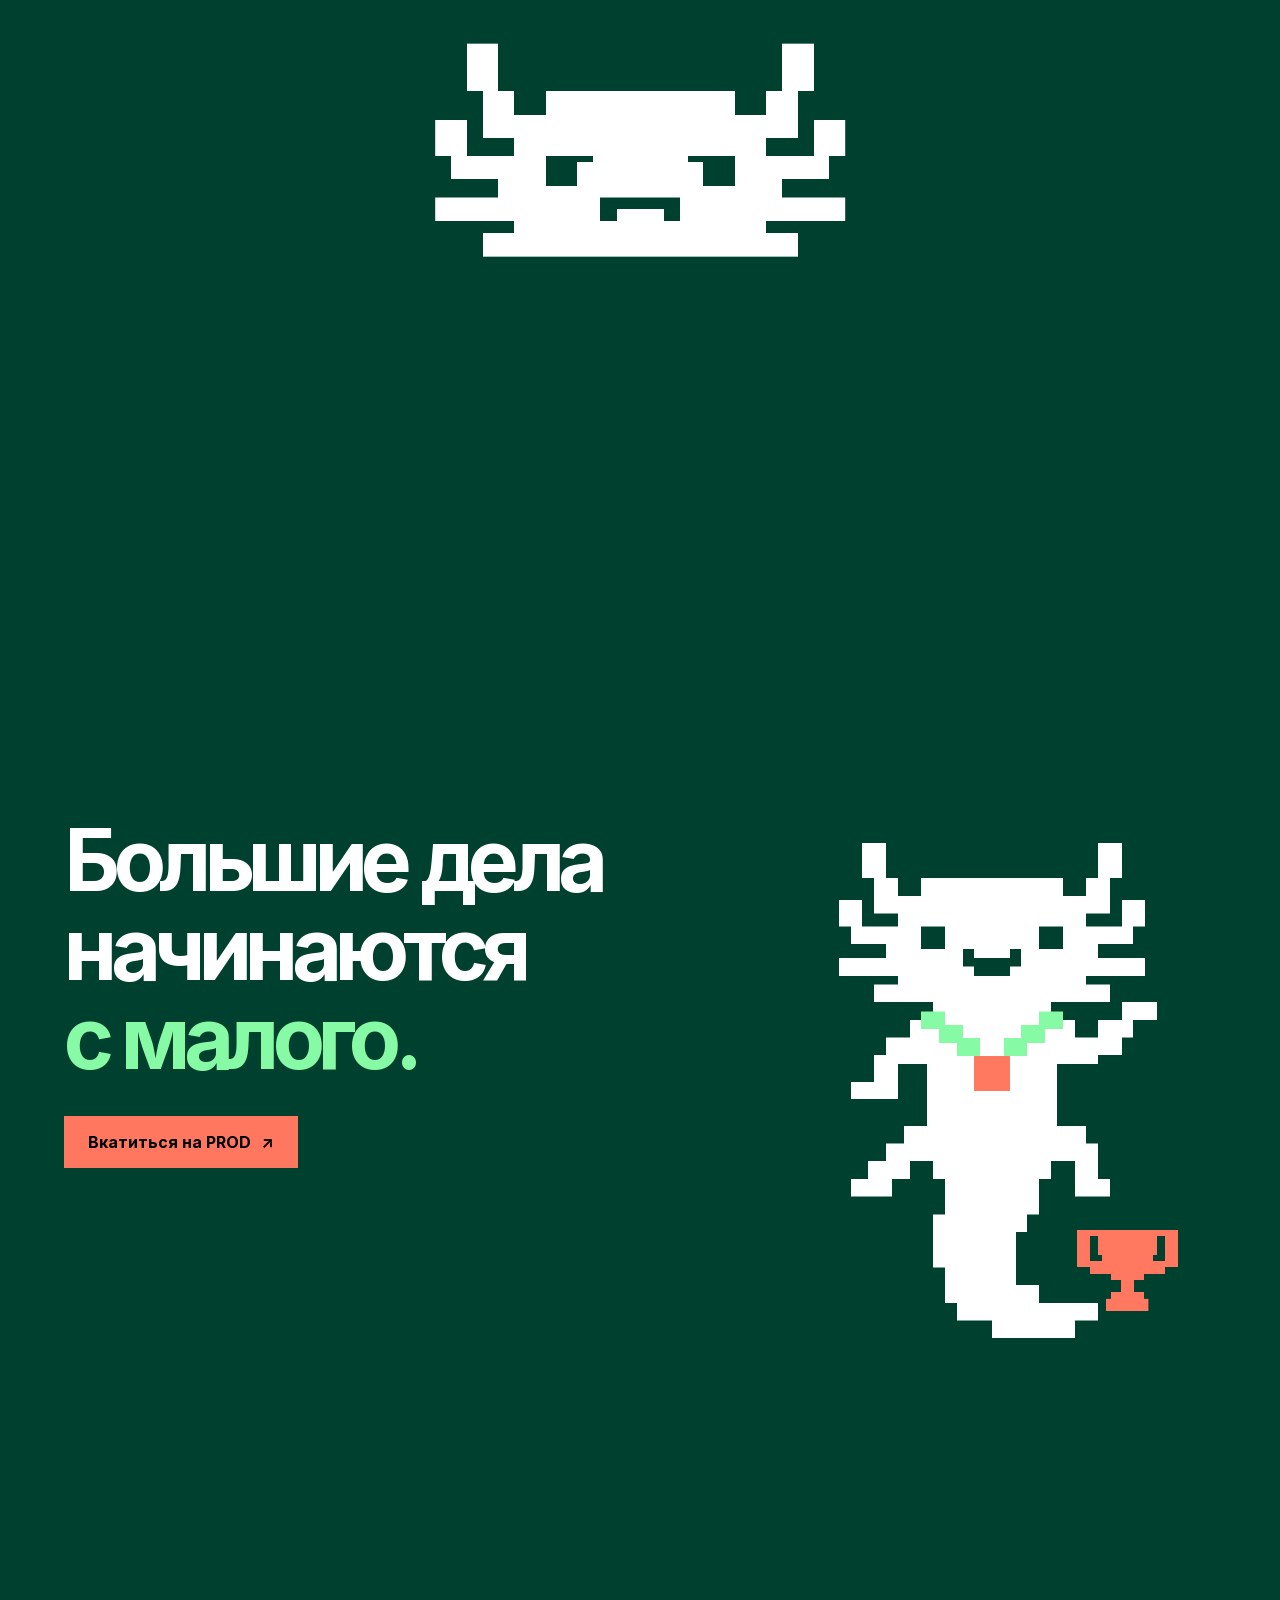
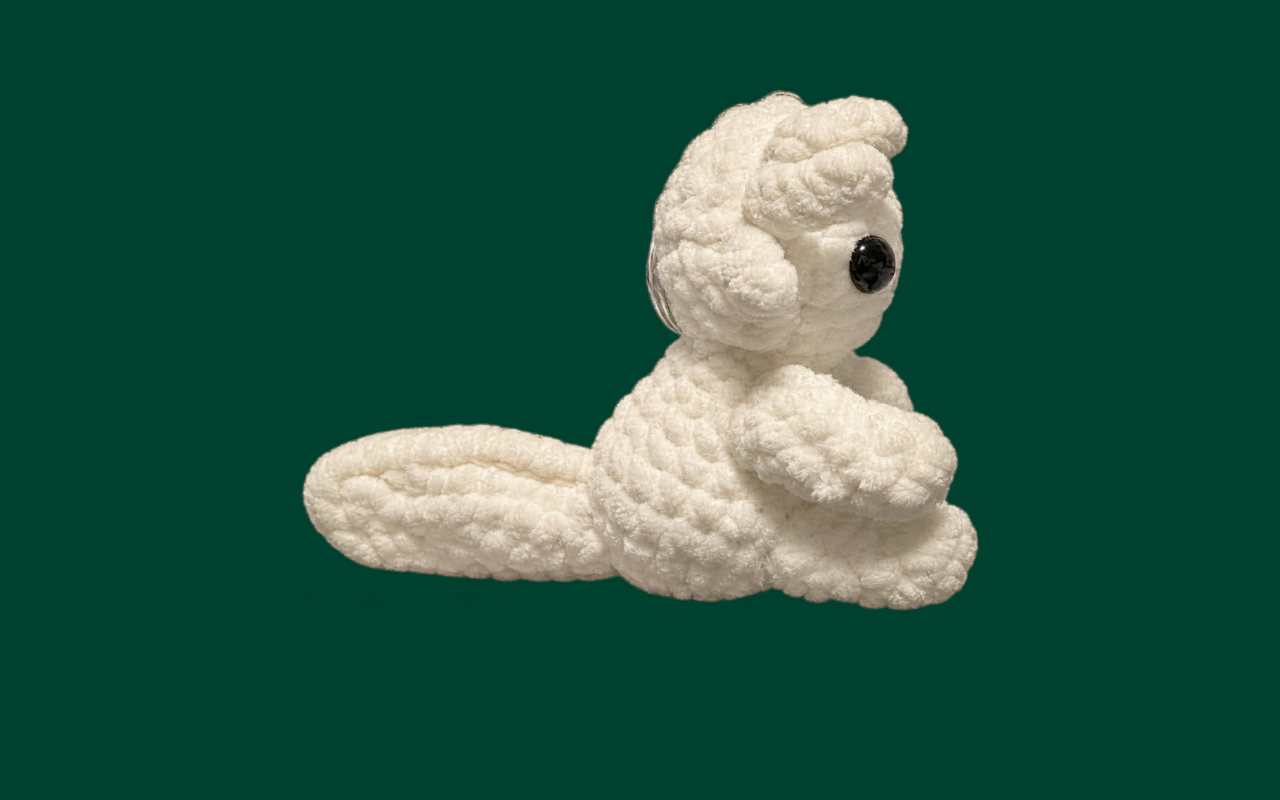
==== commit 532f2002: "add navbar bg and change button color" ====
--- a/index.html
+++ b/index.html
@@ -35,7 +35,6 @@
     </section>
     <section class="slide character" id="character" aria-labelledby="character-title">
       <h2 id="character-title">Маленький.<br>С характером.</h2>
-      <img class="pixel-object character-bulb" src="images/emoji/pixel-bulb.png" width="957" height="820" alt="" aria-hidden="true">
       <div class="character-cast">
         <div class="cast-member"><img class="sprite" src="images/lottie/lotti_03.png" width="1251" height="1383" alt="Лотти в наушниках"></div>
         <div class="cast-member"><img class="sprite" src="images/lottie/lotti_01.png" width="780" height="1260" alt="Добродушный Лотти"></div>
--- a/style.css
+++ b/style.css
@@ -101,6 +101,7 @@
   align-items:center;
   justify-content:space-between;
   padding:0 var(--edge);
+  background:var(--green);
   z-index:20;
   pointer-events:none
 }
@@ -1240,8 +1241,8 @@
   margin-top:32px;
   padding:14px 24px;
   border-radius:0;
-  background:var(--mint);
-  color:var(--green);
+  background:#FF775F;
+  color:black;
   font-size:16px;
   font-weight:700;
   transition:background .25s,transform .25s var(--ease);
